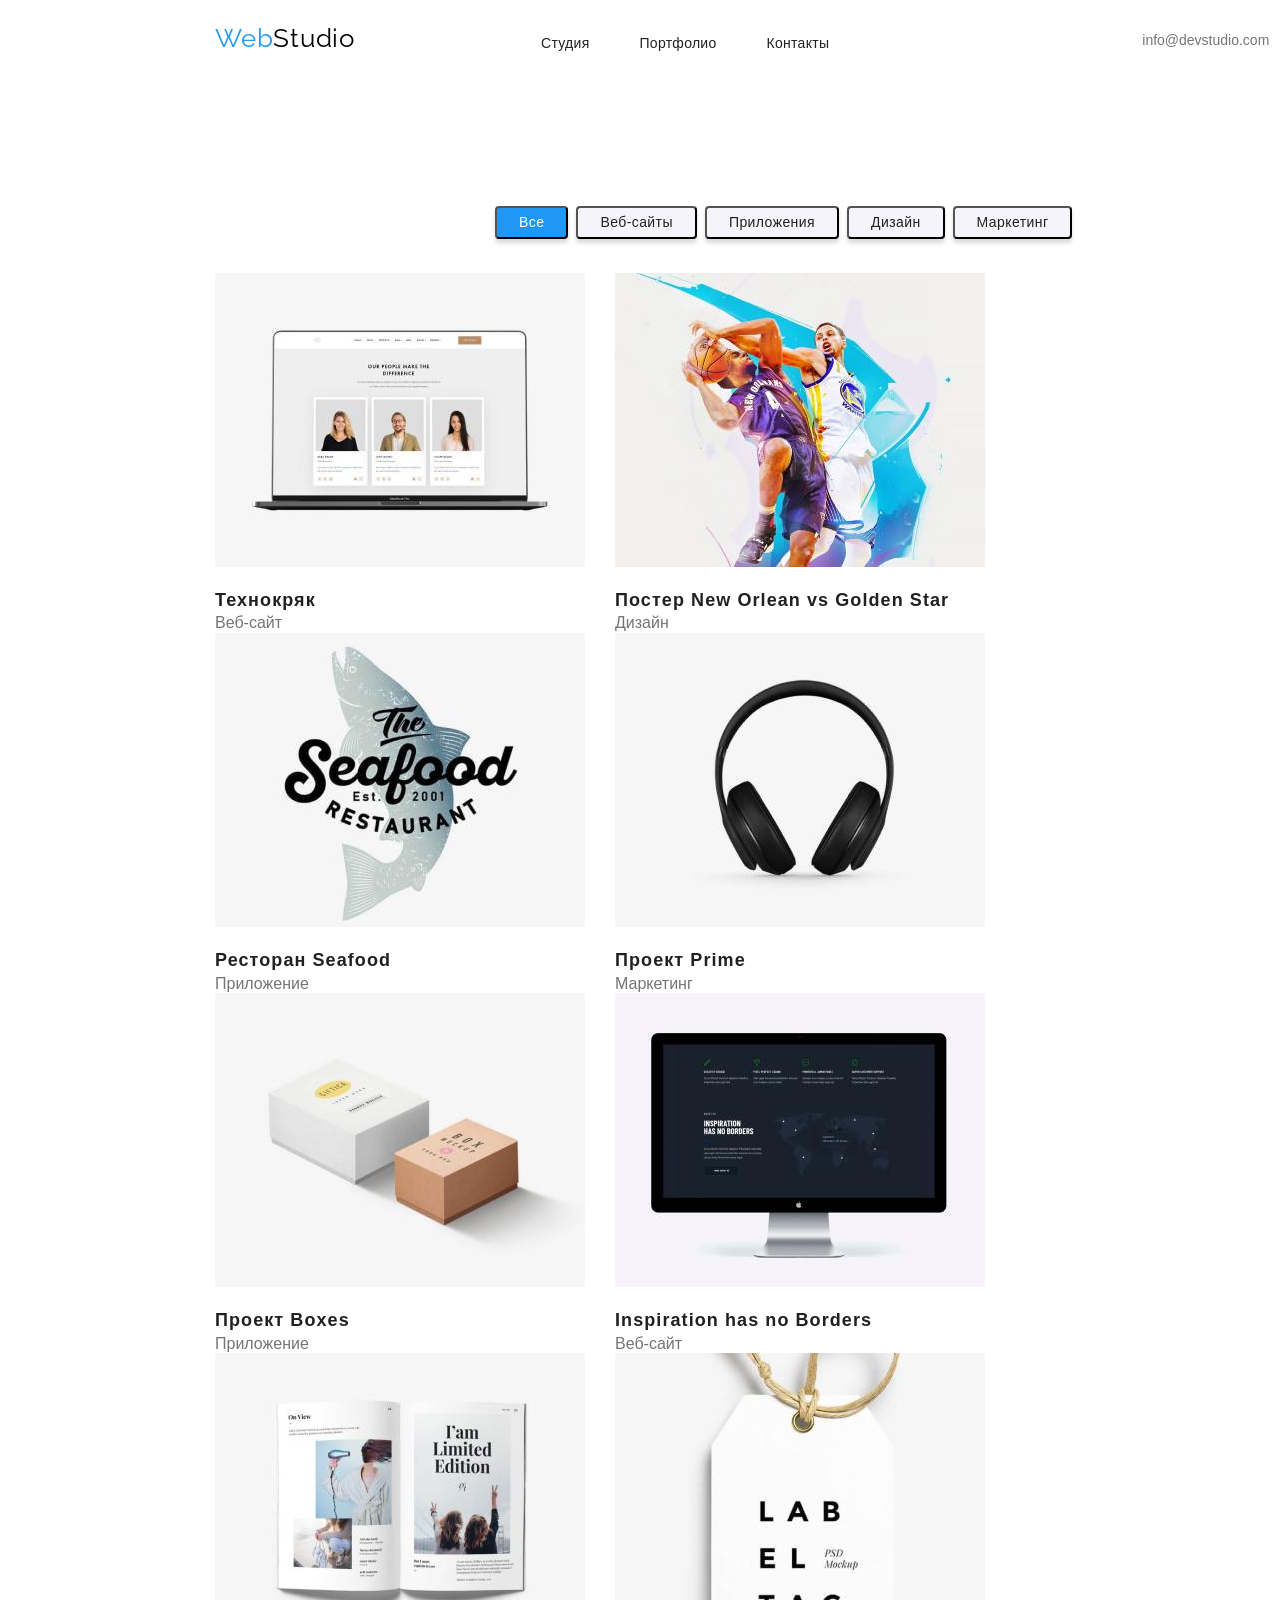
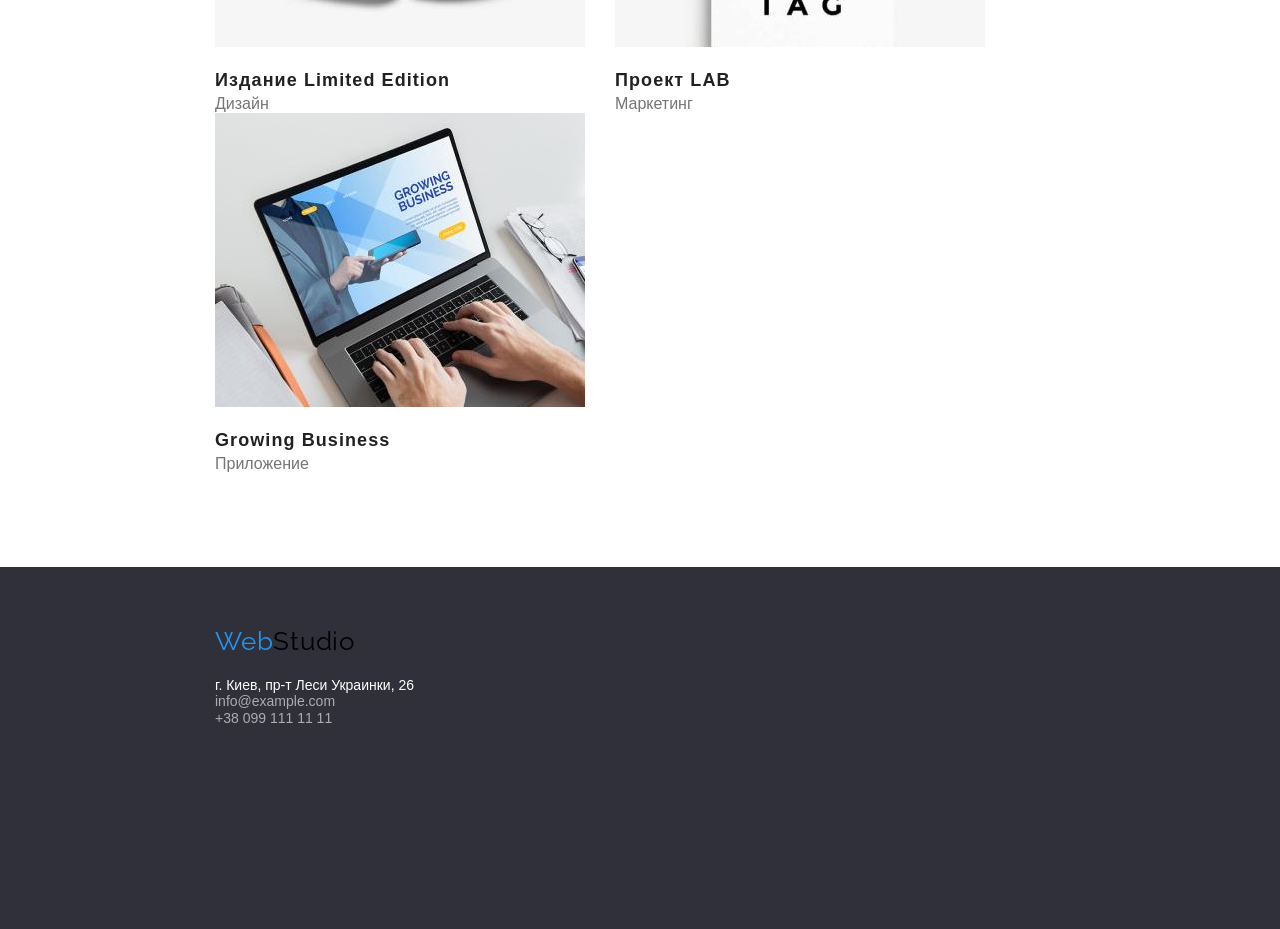
==== portfolio.html @ 13617ab5 "последние правки" ====
<!DOCTYPE html>
<html lang="ru">
  <head>
    <meta charset="UTF-8" />
    <meta http-equiv="X-UA-Compatible" content="IE=edge" />
    <meta name="viewport" content="width=device-width, initial-scale=1.0" />
    <link
      href="https://fonts.googleapis.com/css2?family=Raleway:wght@700&display=swap"
      rel="stylesheet"
    />
    <title>Портфолио</title>
    <link rel="stylesheet" href="./css/normalize.css" />
    <link rel="stylesheet" href="./css/styles.css" />
  </head>
  <body>
    <header class="header">
      <a href="#" class="logo">Web<span>Studio</span></a>
      <nav class="nav">
        <ul class="menu">
          <li class="menu-item">
            <a href="./index.html">Студия</a>
          </li>
          <li class="menu-item">
            <a href="#">Портфолио</a>
          </li>
          <li class="menu-item">
            <a href="#">Контакты</a>
          </li>
        </ul>
      </nav>
      <ul class="contacts">
        <li class="e-mail">
          <a href="#">info@devstudio.com</a>
        </li>
        <li class="tel">
          <a href="#">+38 096 111 11 11</a>
        </li>
      </ul>
    </header>
    <main>
      <h1 hidden>Our projects</h1>
      <section class="filter">
        <ul class="menu-btn">
          <li class="btn-item">
            <button type="button" class="btn current">Все</button>
          </li>
          <li class="btn-item">
            <button type="button" class="btn">Веб-сайты</button>
          </li>
          <li class="btn-item">
            <button type="button" class="btn">Приложения</button>
          </li>
          <li class="btn-item">
            <button type="button" class="btn">Дизайн</button>
          </li>
          <li class="btn-item">
            <button type="button" class="btn">Маркетинг</button>
          </li>
        </ul>
      </section>
      <section class="project">
        <ul class="our-project">
          <li class="direction">
            <img src="./img/img.jpg" alt="Технокряк" />
            <h4 class="name-block">Технокряк</h4>
            <p>Веб-сайт</p>
          </li>
          <li class="direction">
            <img
              src="./img/img-1.jpg"
              width="370"
              height="294"
              alt="Постер New Orlean vs Golden Star"
            />
            <h4 class="name-block">Постер New Orlean vs Golden Star</h4>
            <p>Дизайн</p>
          </li>
          <li class="direction">
            <img
              src="./img/img-2.jpg"
              width="370"
              height="294"
              alt="Ресторан Seafood"
            />
            <h4 class="name-block">Ресторан Seafood</h4>
            <p>Приложение</p>
          </li>
          <li class="direction">
            <img
              src="./img/img-3.jpg"
              width="370"
              height="294"
              alt="Проект Prime"
            />
            <h4 class="name-block">Проект Prime</h4>
            <p>Маркетинг</p>
          </li>
          <li class="direction">
            <img
              src="./img/img-4.jpg"
              width="370"
              height="294"
              alt="Проект Boxes"
            />
            <h4 class="name-block">Проект Boxes</h4>
            <p>Приложение</p>
          </li>
          <li class="direction">
            <img
              src="./img/img-5.jpg"
              width="370"
              height="294"
              alt="Inspiration has no Borders"
            />
            <h4 class="name-block">Inspiration has no Borders</h4>
            <p>Веб-сайт</p>
          </li>
          <li class="direction">
            <img
              src="./img/img-6.jpg"
              width="370"
              height="294"
              alt="Издание Limited Edition"
            />
            <h4 class="name-block">Издание Limited Edition</h4>
            <p>Дизайн</p>
          </li>
          <li class="direction">
            <img
              src="./img/img-7.jpg"
              width="370"
              height="294"
              alt="Проект LAB"
            />
            <h4 class="name-block">Проект LAB</h4>
            <p>Маркетинг</p>
          </li>
          <li class="direction">
            <img
              src="./img/img-8.jpg"
              width="370"
              height="294"
              alt="Growing Business"
            />
            <h4 class="name-block">Growing Business</h4>
            <p>Приложение</p>
          </li>
        </ul>
      </section>
    </main>
    <footer class="footer">
      <a href="#" class="logo">Web<span>Studio</span></a>
      <address class="our-contacts">
        <ul>
          <li>
            <a href="#" class="address">г. Киев, пр-т Леси Украинки, 26</a>
          </li>
          <li>
            <a href="#" class="e-mail">info@example.com</a>
          </li>
          <li>
            <a href="#" class="phone">+38 099 111 11 11</a>
          </li>
        </ul>
      </address>
    </footer>
  </body>
</html>
---- css/styles.css ----
:root {
    --primary-text-color: #212121;
    --title-text-color: #ffff;
    --accent-text-color: #2196F3;
    --header-text-color: #757575;
    --logo-text-color: black;
    --contact-text-color: rgba(255, 255, 255, 0.6);
}


* {
    margin: 0;
    padding: 0;
}

body {
    font-family: "Roboto", sans-serif;
    font-size: 14px;
    text-align: center;

}

h2, 
h3 {
    color: var(--primary-text-color);   
}

h2 {
    font-size: 36px;
    color:var(--primary-text-color);
}
h3 {
    font-family: Roboto;
    font-style: normal;
    font-weight: 900;
    line-height: 1,14;
    letter-spacing: 0.03em;
}

ul {
    list-style: none;
}

.header {
    color: var(--primary-text-color);
    display: flex;
}


p {
    color: var(--header-text-color);
}

/* -------------------------------header---------------------------------------- */

.logo {
    font-family: 'Raleway', sans-serif;
    font-weight: 900px;
    color: var(--accent-text-color);
    text-decoration: none;
    font-style: normal;
    font-size: 26px;
    letter-spacing: 0.03em;
    font-style: 1.2em;
    padding-left: 215px;
    padding-top: 24px;
    padding-bottom: 25px;
}

span {
    color: var(--logo-text-color);
}


.nav {
    cursor: pointer;   
    /* text-align: center; */
    padding-left: 93px;
    display: inline-block;
}
.menu {
    /* text-align: center; */
    display: flex;
    margin-left: 93px;
    margin-right: 313px;
}
.menu-item {
    margin-right: 50px;
    margin-top: 32px;
}

.menu-item:last-child{
    margin-right: 0;
}

.menu a {
    color: var(--primary-text-color);
    font-weight: 500;
    text-align: right;
    height: 16px;
    text-decoration: none;
    font-style: normal;
    line-height: 1.63;
    letter-spacing: 0.02em;
}

.menu a:hover,
.menu a:active,
.menu a:focus {
    color: var(--accent-text-color);
}

.contacts {
    display: flex;
    /* text-align: right;
    padding-right: 313px; */

}

.contacts li{
    margin-top: 32px;
    margin-right: 50px;
}

.contacts a {
    text-decoration: none;
    color: var(--header-text-color);
}

.contacts a:hover,
.contacts a:active,
.contacts a:focus {
    color: var(--accent-text-color);
}

/* -----------------------------------filter ------------------------------------- */

.menu-btn {
    display: flex;
    padding-left: 495px;
}

.menu-btn .btn-item:not(:last-child) {
    margin-right: 8px;
}


.btn {
    background: #F5F4FA;
    color: var(--primary-text-color);
    letter-spacing: 0.03em;
    font-weight: 500;
    padding: 6px 22px;
    box-shadow: 0px 4px 4px rgba(0, 0, 0, 0.15);
    border-radius: 4px;
    text-align: center;
}

.btn:active,
.btn:hover,
.btn:focus {
    color: var(--title-text-color);
    background: #2196F3;
}

.menu-btn .btn.current {
    color: var(--title-text-color);
    background: #2196F3;
}

/* -------------------------------Peculiarities------------------------------------- */
.filter {
    padding-top: 94px;
}

.order {
    background: #2F303A;
    left: 0px;
    top: 80px;
    text-align: center;
    padding-bottom: 200px;
    padding-top: 200px;
}

h2 {
   font-weight: 900;
   letter-spacing: 0.06em;
   text-align: center;
   text-transform: uppercase;
   padding-bottom: 30px;
}

.business {
    color: var(--title-text-color);
    
}

.btn-business {
    font-family: Roboto, sans-serif;
    background-color: var(--accent-text-color) ;
    text-align: center;
    padding: 10px 32px;
    left: 700px;
    letter-spacing: 0.06em;
    font-weight: 900;
    font-size: 16px;
    line-height: 1,88;
    color: var(--title-text-color);
    box-shadow: 0px 4px 4px rgba(0, 0, 0, 0.15);
    border-radius: 4px;
} 


/*------------------------------------ about us ----------------------------------*/
.about-us {
    padding-top: 94px;
    padding-bottom: 94px;
}

.about {
    display: flex;
}

.team {
    background: #F5F4FA;
}

.text {
    font-style: normal;
    text-align-last: left;
}
.we-do {
    display: flex;
    text-align: center;
}

.we-do-prew {
    padding-top: 50px;
    padding-right: 30px;
    padding-bottom: 94px;
}

.we-do-prew:last-child {
    padding-right: 0;
}


/* ----------------------------------project--------------------------------------- */

.project {
    padding-bottom: 94px;
}

.our-project {
    padding-left: 215px;
    display: flex;
    padding-top: 34px;
    text-align: center;
    flex-wrap: wrap;
}

.our-project .direction:not(:last-child) {
    margin-right: 30px;
}

.name-block {
    font-size: 18px;
    font-weight: 700;
    letter-spacing: 0.06em;
    color: var(--primary-text-color);
    padding-top: 20px;
    padding-bottom: 4px;
}

.direction {
    text-align-last: left;
}

.direction p {
    color: var(--header-text-color);
    font-size: 16px;
}

/* ------------------------------------------team----------------------------------- */
.team {
    padding-bottom: 94px;
}
.our-team {
    padding-top: 50px;
}

.team-block {
    display: flex;
}

.employees {
    text-align: center;
    background-color: var(--title-text-color);
    margin-left: 30px;
}

.employees:last-child {
    margin-right: 0;
}

.employees-name {
    padding-top: 30px;
}

.employees p {
    padding-top: 10px;
    padding-bottom: 30px;
}

/* ----------------------------------------footer--------------------------------- */
.footer {
    background: #2F303A;
    text-align-last: left;
    padding-top: 60px;
}

.footer a {
    padding-top: 60px;
}

.our-contacts {
    display: flex;
    height: 252px;
    font-style: normal;
}

.our-contacts {
    text-decoration: none;
    color:var(--contact-text-color);
    padding-left: 215px;
    padding-top: 20px;
}

.address {
    color:var(--title-text-color);
    text-decoration: none;
}

.e-mail,
.phone {
    color: var(--contact-text-color);
    text-decoration: none;
}
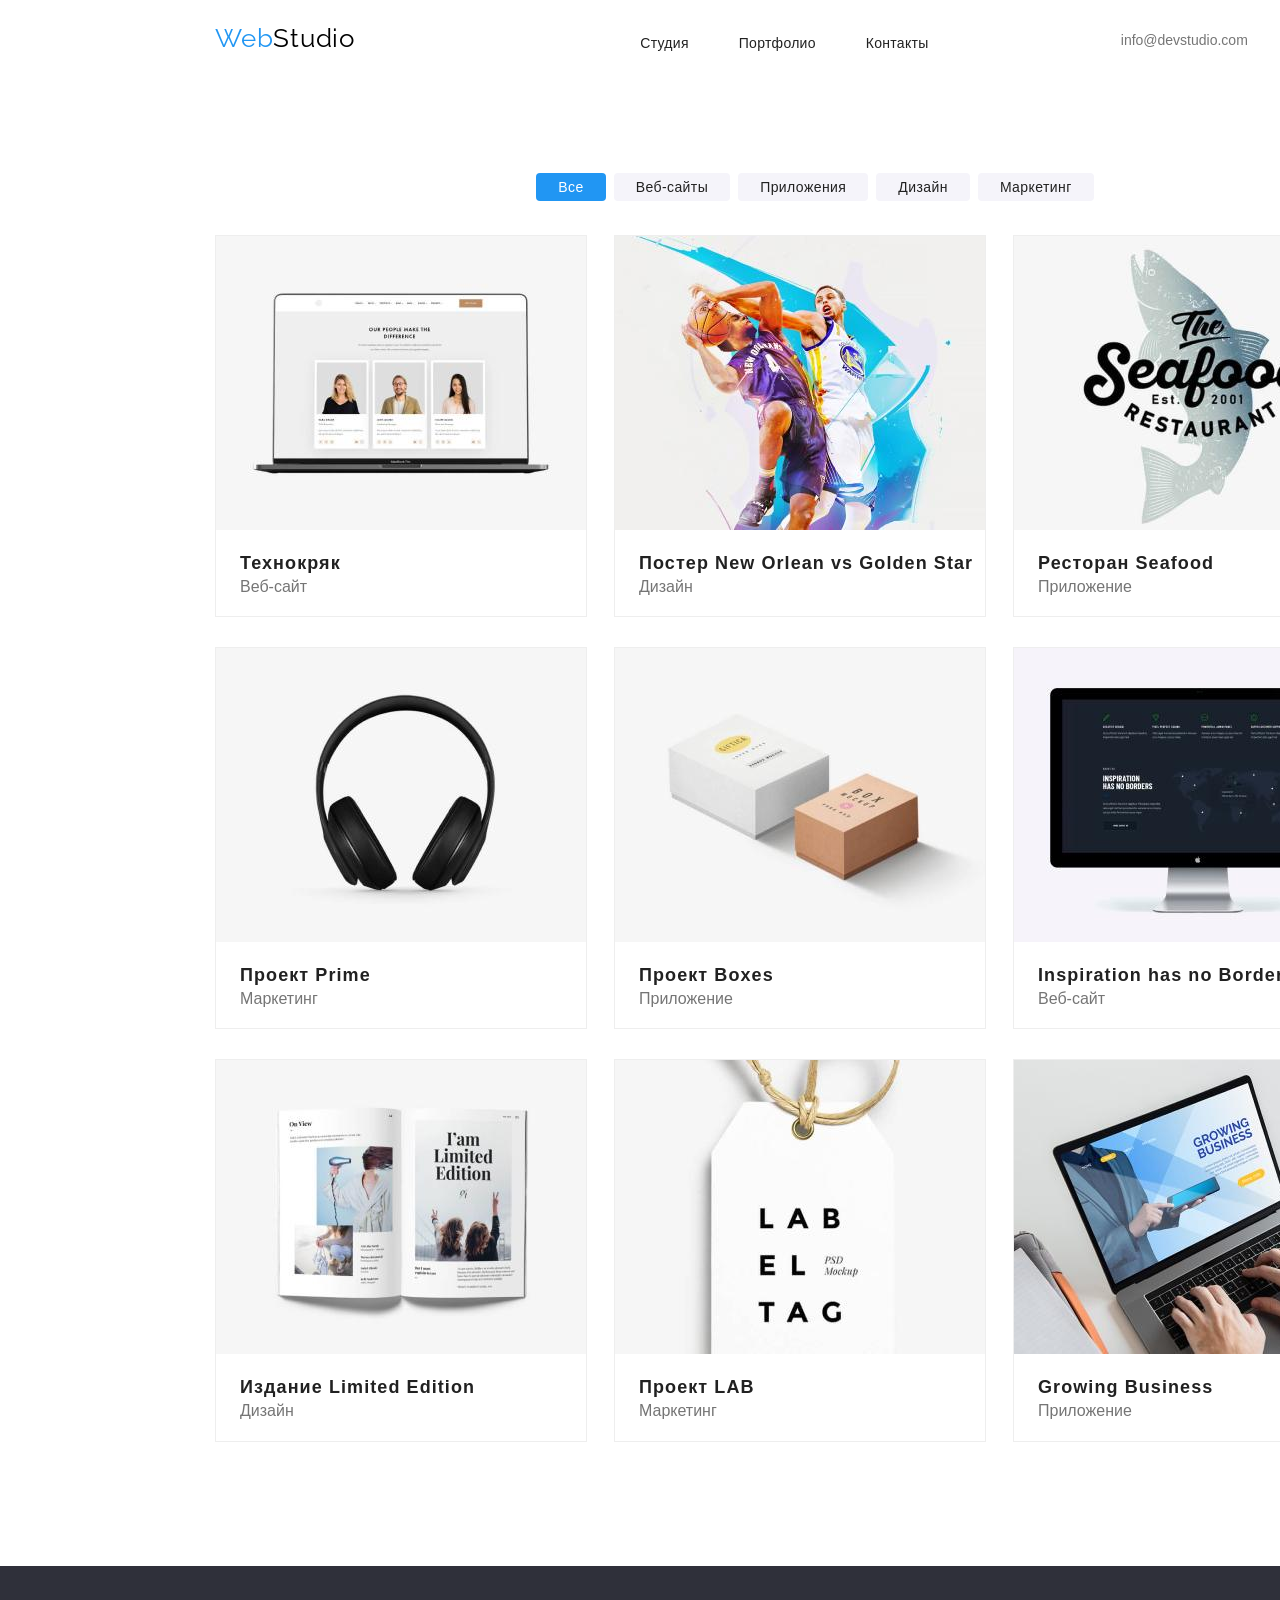
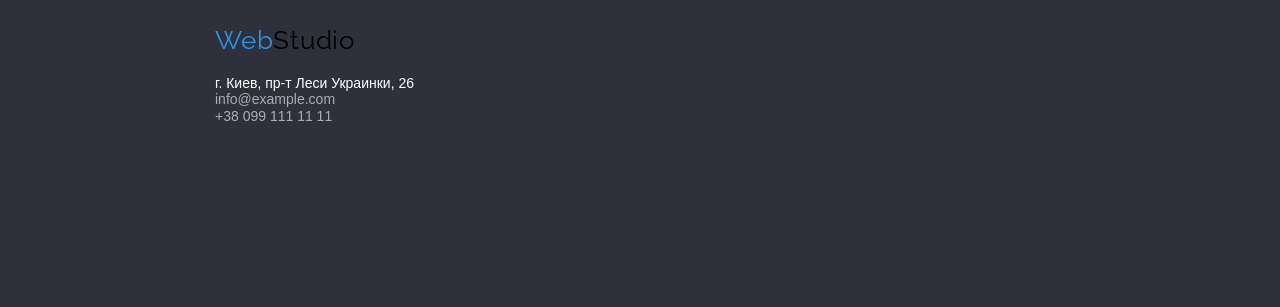
==== commit b7a94ee5: "23:04 181021" ====
--- a/portfolio.html
+++ b/portfolio.html
@@ -13,7 +13,9 @@
     <link rel="stylesheet" href="./css/styles.css" />
   </head>
   <body>
-    <header class="header">
+    <!-- ------------------ Лого + меню ---------------------------------------- -->
+
+    <header class="header container">
       <a href="#" class="logo">Web<span>Studio</span></a>
       <nav class="nav">
         <ul class="menu">
@@ -39,130 +41,139 @@
     </header>
     <main>
       <h1 hidden>Our projects</h1>
-      <section class="filter">
-        <ul class="menu-btn">
-          <li class="btn-item">
-            <button type="button" class="btn current">Все</button>
-          </li>
-          <li class="btn-item">
-            <button type="button" class="btn">Веб-сайты</button>
-          </li>
-          <li class="btn-item">
-            <button type="button" class="btn">Приложения</button>
-          </li>
-          <li class="btn-item">
-            <button type="button" class="btn">Дизайн</button>
-          </li>
-          <li class="btn-item">
-            <button type="button" class="btn">Маркетинг</button>
-          </li>
-        </ul>
-      </section>
-      <section class="project">
-        <ul class="our-project">
-          <li class="direction">
-            <img src="./img/img.jpg" alt="Технокряк" />
-            <h4 class="name-block">Технокряк</h4>
-            <p>Веб-сайт</p>
-          </li>
-          <li class="direction">
-            <img
-              src="./img/img-1.jpg"
-              width="370"
-              height="294"
-              alt="Постер New Orlean vs Golden Star"
-            />
-            <h4 class="name-block">Постер New Orlean vs Golden Star</h4>
-            <p>Дизайн</p>
-          </li>
-          <li class="direction">
-            <img
-              src="./img/img-2.jpg"
-              width="370"
-              height="294"
-              alt="Ресторан Seafood"
-            />
-            <h4 class="name-block">Ресторан Seafood</h4>
-            <p>Приложение</p>
-          </li>
-          <li class="direction">
-            <img
-              src="./img/img-3.jpg"
-              width="370"
-              height="294"
-              alt="Проект Prime"
-            />
-            <h4 class="name-block">Проект Prime</h4>
-            <p>Маркетинг</p>
-          </li>
-          <li class="direction">
-            <img
-              src="./img/img-4.jpg"
-              width="370"
-              height="294"
-              alt="Проект Boxes"
-            />
-            <h4 class="name-block">Проект Boxes</h4>
-            <p>Приложение</p>
-          </li>
-          <li class="direction">
-            <img
-              src="./img/img-5.jpg"
-              width="370"
-              height="294"
-              alt="Inspiration has no Borders"
-            />
-            <h4 class="name-block">Inspiration has no Borders</h4>
-            <p>Веб-сайт</p>
-          </li>
-          <li class="direction">
-            <img
-              src="./img/img-6.jpg"
-              width="370"
-              height="294"
-              alt="Издание Limited Edition"
-            />
-            <h4 class="name-block">Издание Limited Edition</h4>
-            <p>Дизайн</p>
-          </li>
-          <li class="direction">
-            <img
-              src="./img/img-7.jpg"
-              width="370"
-              height="294"
-              alt="Проект LAB"
-            />
-            <h4 class="name-block">Проект LAB</h4>
-            <p>Маркетинг</p>
-          </li>
-          <li class="direction">
-            <img
-              src="./img/img-8.jpg"
-              width="370"
-              height="294"
-              alt="Growing Business"
-            />
-            <h4 class="name-block">Growing Business</h4>
-            <p>Приложение</p>
-          </li>
-        </ul>
+
+      <!-- --------------------------- Фильтр ------------------------- -->
+      <section class="sectoin">
+        <div class="container">
+          <ul class="menu-btn">
+            <li class="btn-item">
+              <button type="button" class="btn current">Все</button>
+            </li>
+            <li class="btn-item">
+              <button type="button" class="btn">Веб-сайты</button>
+            </li>
+            <li class="btn-item">
+              <button type="button" class="btn">Приложения</button>
+            </li>
+            <li class="btn-item">
+              <button type="button" class="btn">Дизайн</button>
+            </li>
+            <li class="btn-item">
+              <button type="button" class="btn">Маркетинг</button>
+            </li>
+          </ul>
+
+          <!-- --------------------------------- Проекты --------------------------------- -->
+          <div class="all-our-project">
+            <ul class="our-project">
+              <li class="direction">
+                <img src="./img/img.jpg" alt="Технокряк" />
+                <h4 class="name-block">Технокряк</h4>
+                <p>Веб-сайт</p>
+              </li>
+              <li class="direction">
+                <img
+                  src="./img/img-1.jpg"
+                  width="370"
+                  height="294"
+                  alt="Постер New Orlean vs Golden Star"
+                />
+                <h4 class="name-block">Постер New Orlean vs Golden Star</h4>
+                <p>Дизайн</p>
+              </li>
+              <li class="direction">
+                <img
+                  src="./img/img-2.jpg"
+                  width="370"
+                  height="294"
+                  alt="Ресторан Seafood"
+                />
+                <h4 class="name-block">Ресторан Seafood</h4>
+                <p>Приложение</p>
+              </li>
+              <li class="direction">
+                <img
+                  src="./img/img-3.jpg"
+                  width="370"
+                  height="294"
+                  alt="Проект Prime"
+                />
+                <h4 class="name-block">Проект Prime</h4>
+                <p>Маркетинг</p>
+              </li>
+              <li class="direction">
+                <img
+                  src="./img/img-4.jpg"
+                  width="370"
+                  height="294"
+                  alt="Проект Boxes"
+                />
+                <h4 class="name-block">Проект Boxes</h4>
+                <p>Приложение</p>
+              </li>
+              <li class="direction">
+                <img
+                  src="./img/img-5.jpg"
+                  width="370"
+                  height="294"
+                  alt="Inspiration has no Borders"
+                />
+                <h4 class="name-block">Inspiration has no Borders</h4>
+                <p>Веб-сайт</p>
+              </li>
+              <li class="direction">
+                <img
+                  src="./img/img-6.jpg"
+                  width="370"
+                  height="294"
+                  alt="Издание Limited Edition"
+                />
+                <h4 class="name-block">Издание Limited Edition</h4>
+                <p>Дизайн</p>
+              </li>
+              <li class="direction">
+                <img
+                  src="./img/img-7.jpg"
+                  width="370"
+                  height="294"
+                  alt="Проект LAB"
+                />
+                <h4 class="name-block">Проект LAB</h4>
+                <p>Маркетинг</p>
+              </li>
+              <li class="direction">
+                <img
+                  src="./img/img-8.jpg"
+                  width="370"
+                  height="294"
+                  alt="Growing Business"
+                />
+                <h4 class="name-block">Growing Business</h4>
+                <p>Приложение</p>
+              </li>
+            </ul>
+          </div>
+        </div>
       </section>
     </main>
+    <!-- -------------------------------------- нижнее меню ----------------------------- -->
     <footer class="footer">
-      <a href="#" class="logo">Web<span>Studio</span></a>
-      <address class="our-contacts">
-        <ul>
-          <li>
-            <a href="#" class="address">г. Киев, пр-т Леси Украинки, 26</a>
-          </li>
-          <li>
-            <a href="#" class="e-mail">info@example.com</a>
-          </li>
-          <li>
-            <a href="#" class="phone">+38 099 111 11 11</a>
-          </li>
-        </ul>
-      </address>
+      <div class="container">
+        <a href="#" class="logo">Web<span>Studio</span></a>
+        <address class="our-contacts">
+          <ul>
+            <li>
+              <a href="#" class="address">г. Киев, пр-т Леси Украинки, 26</a>
+            </li>
+            <li>
+              <a href="#" class="e-mail">info@example.com</a>
+            </li>
+            <li>
+              <a href="#" class="phone">+38 099 111 11 11</a>
+            </li>
+          </ul>
+        </address>
+      </div>
     </footer>
   </body>
 </html>
--- a/css/styles.css
+++ b/css/styles.css
@@ -5,8 +5,14 @@
     --header-text-color: #757575;
     --logo-text-color: black;
     --contact-text-color: rgba(255, 255, 255, 0.6);
-}
-
+    --backgriund-color: #F5F4FA;
+    --border-button-color: rgba(0, 0, 0, 0.15);
+}
+*,
+*::before,
+*::after {
+    box-sizing: border-box;
+}
 
 * {
     margin: 0;
@@ -17,7 +23,6 @@
     font-family: "Roboto", sans-serif;
     font-size: 14px;
     text-align: center;
-
 }
 
 h2, 
@@ -44,14 +49,27 @@
 .header {
     color: var(--primary-text-color);
     display: flex;
-}
-
+    width: 1200px;
+}
 
 p {
     color: var(--header-text-color);
 }
+.container {
+    width: 1200px;
+    margin-left: 215px;
+}
+
+.section {
+    padding-bottom: 94px;
+    padding-top: 94px;
+}
 
 /* -------------------------------header---------------------------------------- */
+.header {
+    text-align: center;
+    justify-content: space-between;
+}
 
 .logo {
     font-family: 'Raleway', sans-serif;
@@ -62,7 +80,6 @@
     font-size: 26px;
     letter-spacing: 0.03em;
     font-style: 1.2em;
-    padding-left: 215px;
     padding-top: 24px;
     padding-bottom: 25px;
 }
@@ -71,19 +88,16 @@
     color: var(--logo-text-color);
 }
 
-
 .nav {
     cursor: pointer;   
-    /* text-align: center; */
     padding-left: 93px;
     display: inline-block;
 }
+
 .menu {
-    /* text-align: center; */
-    display: flex;
-    margin-left: 93px;
-    margin-right: 313px;
-}
+    display: flex;
+}
+
 .menu-item {
     margin-right: 50px;
     margin-top: 32px;
@@ -112,14 +126,16 @@
 
 .contacts {
     display: flex;
-    /* text-align: right;
-    padding-right: 313px; */
-
+    justify-content: right;
+}
+
+.tel {
+    margin-left: 50px;
 }
 
 .contacts li{
     margin-top: 32px;
-    margin-right: 50px;
+    /* margin-right: 50px; */
 }
 
 .contacts a {
@@ -137,7 +153,8 @@
 
 .menu-btn {
     display: flex;
-    padding-left: 495px;
+    margin-bottom: 34px;
+    justify-content: center;
 }
 
 .menu-btn .btn-item:not(:last-child) {
@@ -151,9 +168,9 @@
     letter-spacing: 0.03em;
     font-weight: 500;
     padding: 6px 22px;
-    box-shadow: 0px 4px 4px rgba(0, 0, 0, 0.15);
     border-radius: 4px;
     text-align: center;
+    border: 0;
 }
 
 .btn:active,
@@ -161,38 +178,52 @@
 .btn:focus {
     color: var(--title-text-color);
     background: #2196F3;
+    box-shadow: 0px 3px 1px rgba(0, 0, 0, 0.1),
+    0px 1px 2px rgba(0, 0, 0, 0.08),
+    0px 2px 2px rgba(0, 0, 0, 0.12);
+    border-radius: 4px;
 }
 
 .menu-btn .btn.current {
     color: var(--title-text-color);
     background: #2196F3;
-}
-
+
+
+}
+.sectoin {
+    padding-top: 94px;
+    padding-bottom: 94px;
+}
 /* -------------------------------Peculiarities------------------------------------- */
-.filter {
-    padding-top: 94px;
-}
+
 
 .order {
     background: #2F303A;
-    left: 0px;
     top: 80px;
-    text-align: center;
     padding-bottom: 200px;
     padding-top: 200px;
-}
-
-h2 {
-   font-weight: 900;
-   letter-spacing: 0.06em;
-   text-align: center;
-   text-transform: uppercase;
-   padding-bottom: 30px;
+    margin: 0 auto;
+}
+
+.business {
+    font-weight: 900;
+    letter-spacing: 0.06em;
+    text-align: center;
+    text-transform: uppercase;
+    padding-bottom: 30px;
+}
+
+/* ----------------------------order--------------------- */
+
+
+.about-block {
+    margin-right: 20px;
+    text-align: left;
 }
 
 .business {
     color: var(--title-text-color);
-    
+    text-align: center;
 }
 
 .btn-business {
@@ -206,20 +237,25 @@
     font-size: 16px;
     line-height: 1,88;
     color: var(--title-text-color);
-    box-shadow: 0px 4px 4px rgba(0, 0, 0, 0.15);
     border-radius: 4px;
+    box-shadow: 0px 4px 4px var(--border-button-color);
 } 
 
+.text {
+    margin-top: 10px;
+}
+
+.about {
+    display: flex;
+}
+
 
 /*------------------------------------ about us ----------------------------------*/
-.about-us {
-    padding-top: 94px;
-    padding-bottom: 94px;
-}
-
-.about {
-    display: flex;
-}
+.prew {
+    display: inline-block;
+    text-align: center;
+}
+
 
 .team {
     background: #F5F4FA;
@@ -229,6 +265,7 @@
     font-style: normal;
     text-align-last: left;
 }
+
 .we-do {
     display: flex;
     text-align: center;
@@ -237,7 +274,6 @@
 .we-do-prew {
     padding-top: 50px;
     padding-right: 30px;
-    padding-bottom: 94px;
 }
 
 .we-do-prew:last-child {
@@ -247,20 +283,23 @@
 
 /* ----------------------------------project--------------------------------------- */
 
-.project {
-    padding-bottom: 94px;
-}
-
 .our-project {
-    padding-left: 215px;
-    display: flex;
-    padding-top: 34px;
-    text-align: center;
+    display: flex;
     flex-wrap: wrap;
-}
-
-.our-project .direction:not(:last-child) {
+    justify-content: space-between;
+}
+
+.our-project .direction:nth-child(3n+3) {
     margin-right: 30px;
+}
+
+ .direction {
+    text-align: left;
+    border: 1px solid #EEEEEE;
+    padding-bottom: 20px;
+    margin-bottom: 30px;
+    /* width: 370px; */
+
 }
 
 .name-block {
@@ -270,33 +309,41 @@
     color: var(--primary-text-color);
     padding-top: 20px;
     padding-bottom: 4px;
-}
-
-.direction {
-    text-align-last: left;
+    padding-left: 24px;
 }
 
 .direction p {
     color: var(--header-text-color);
     font-size: 16px;
-}
+    padding-left: 24px;
+} 
 
 /* ------------------------------------------team----------------------------------- */
+
 .team {
-    padding-bottom: 94px;
-}
+    /* display: inline-block;
+    text-align: center; */
+    background-color: var(--backgriund-color);
+
+}
+
 .our-team {
-    padding-top: 50px;
+    padding-bottom: 50px;
 }
 
 .team-block {
     display: flex;
+    flex-wrap: wrap;
+    justify-content: space-between;
 }
 
 .employees {
     text-align: center;
-    background-color: var(--title-text-color);
     margin-left: 30px;
+    box-shadow: 0px 1px 3px rgba(0, 0, 0, 0.12),
+    0px 1px 1px rgba(0, 0, 0, 0.14),
+    0px 2px 1px rgba(0, 0, 0, 0.2);
+    border-radius: 0px 0px 4px 4px;
 }
 
 .employees:last-child {
@@ -313,6 +360,7 @@
 }
 
 /* ----------------------------------------footer--------------------------------- */
+
 .footer {
     background: #2F303A;
     text-align-last: left;
@@ -332,7 +380,6 @@
 .our-contacts {
     text-decoration: none;
     color:var(--contact-text-color);
-    padding-left: 215px;
     padding-top: 20px;
 }
 
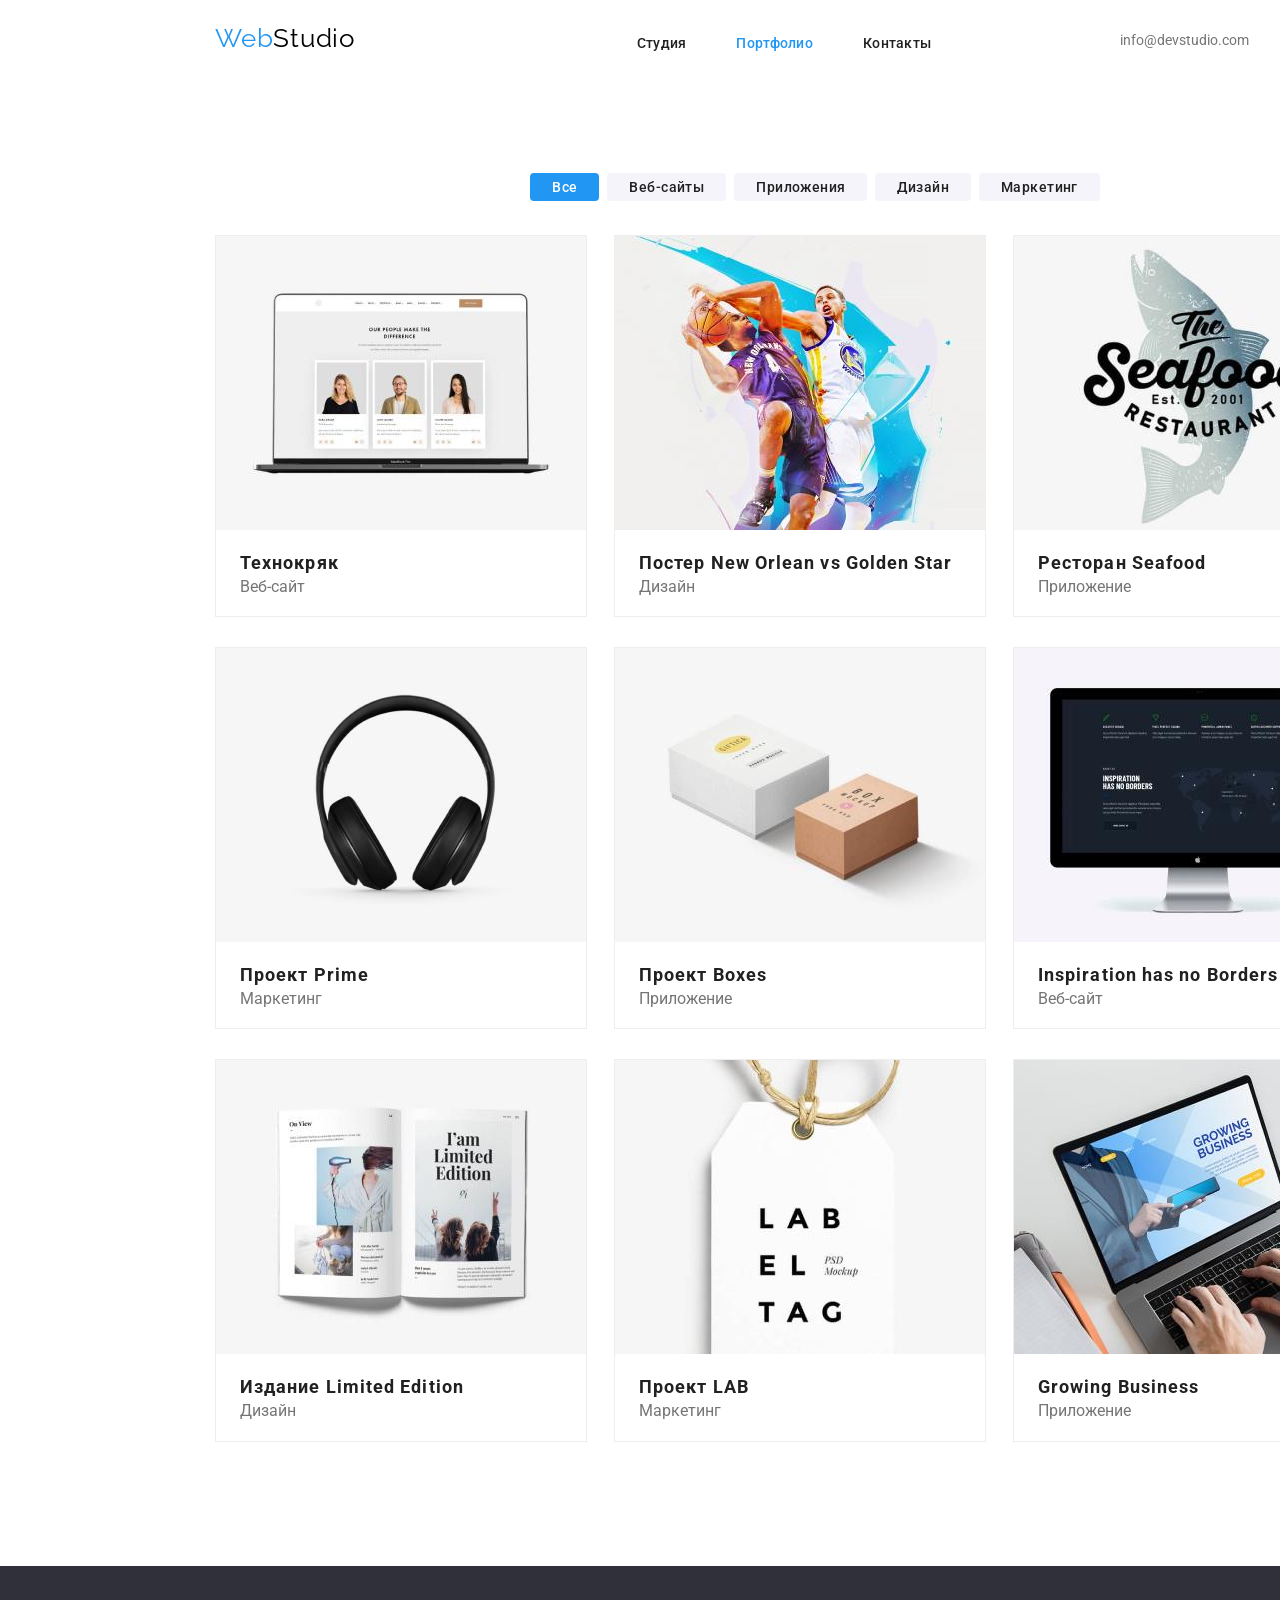
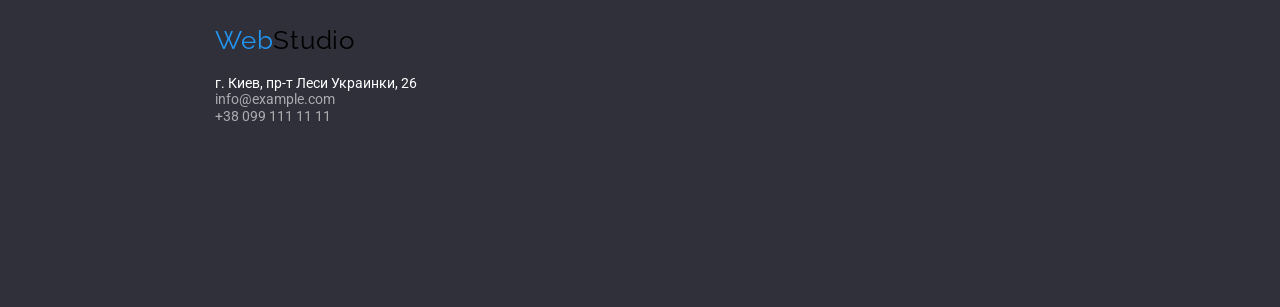
==== commit 4beaca24: "21:55" ====
--- a/portfolio.html
+++ b/portfolio.html
@@ -5,7 +5,7 @@
     <meta http-equiv="X-UA-Compatible" content="IE=edge" />
     <meta name="viewport" content="width=device-width, initial-scale=1.0" />
     <link
-      href="https://fonts.googleapis.com/css2?family=Raleway:wght@700&display=swap"
+      href="https://fonts.googleapis.com/css2?family=Raleway:wght@700&family=Roboto:wght@400;500;700;900&display=swap"
       rel="stylesheet"
     />
     <title>Портфолио</title>
@@ -23,7 +23,7 @@
             <a href="./index.html">Студия</a>
           </li>
           <li class="menu-item">
-            <a href="#">Портфолио</a>
+            <a class="current" href="#">Портфолио</a>
           </li>
           <li class="menu-item">
             <a href="#">Контакты</a>
--- a/css/styles.css
+++ b/css/styles.css
@@ -146,6 +146,10 @@
 .contacts a:hover,
 .contacts a:active,
 .contacts a:focus {
+    color: var(--accent-text-color);
+}
+
+.menu-item .current {
     color: var(--accent-text-color);
 }
 
@@ -251,12 +255,25 @@
 
 
 /*------------------------------------ about us ----------------------------------*/
-.prew {
-    display: inline-block;
-    text-align: center;
-}
-
-
+.title-we-do {
+    text-align: center;
+}
+
+.we-do {
+    display: flex;
+    justify-content: space-between;
+}
+
+.we-do-prew {
+    padding-top: 50px;
+    padding-left: 30px;
+}
+
+.we-do-prew:first-child {
+    padding-left: 0;
+}
+
+/* ------------------------------------Team------------------------- */
 .team {
     background: #F5F4FA;
 }
@@ -266,19 +283,6 @@
     text-align-last: left;
 }
 
-.we-do {
-    display: flex;
-    text-align: center;
-}
-
-.we-do-prew {
-    padding-top: 50px;
-    padding-right: 30px;
-}
-
-.we-do-prew:last-child {
-    padding-right: 0;
-}
 
 
 /* ----------------------------------project--------------------------------------- */
@@ -298,8 +302,6 @@
     border: 1px solid #EEEEEE;
     padding-bottom: 20px;
     margin-bottom: 30px;
-    /* width: 370px; */
-
 }
 
 .name-block {
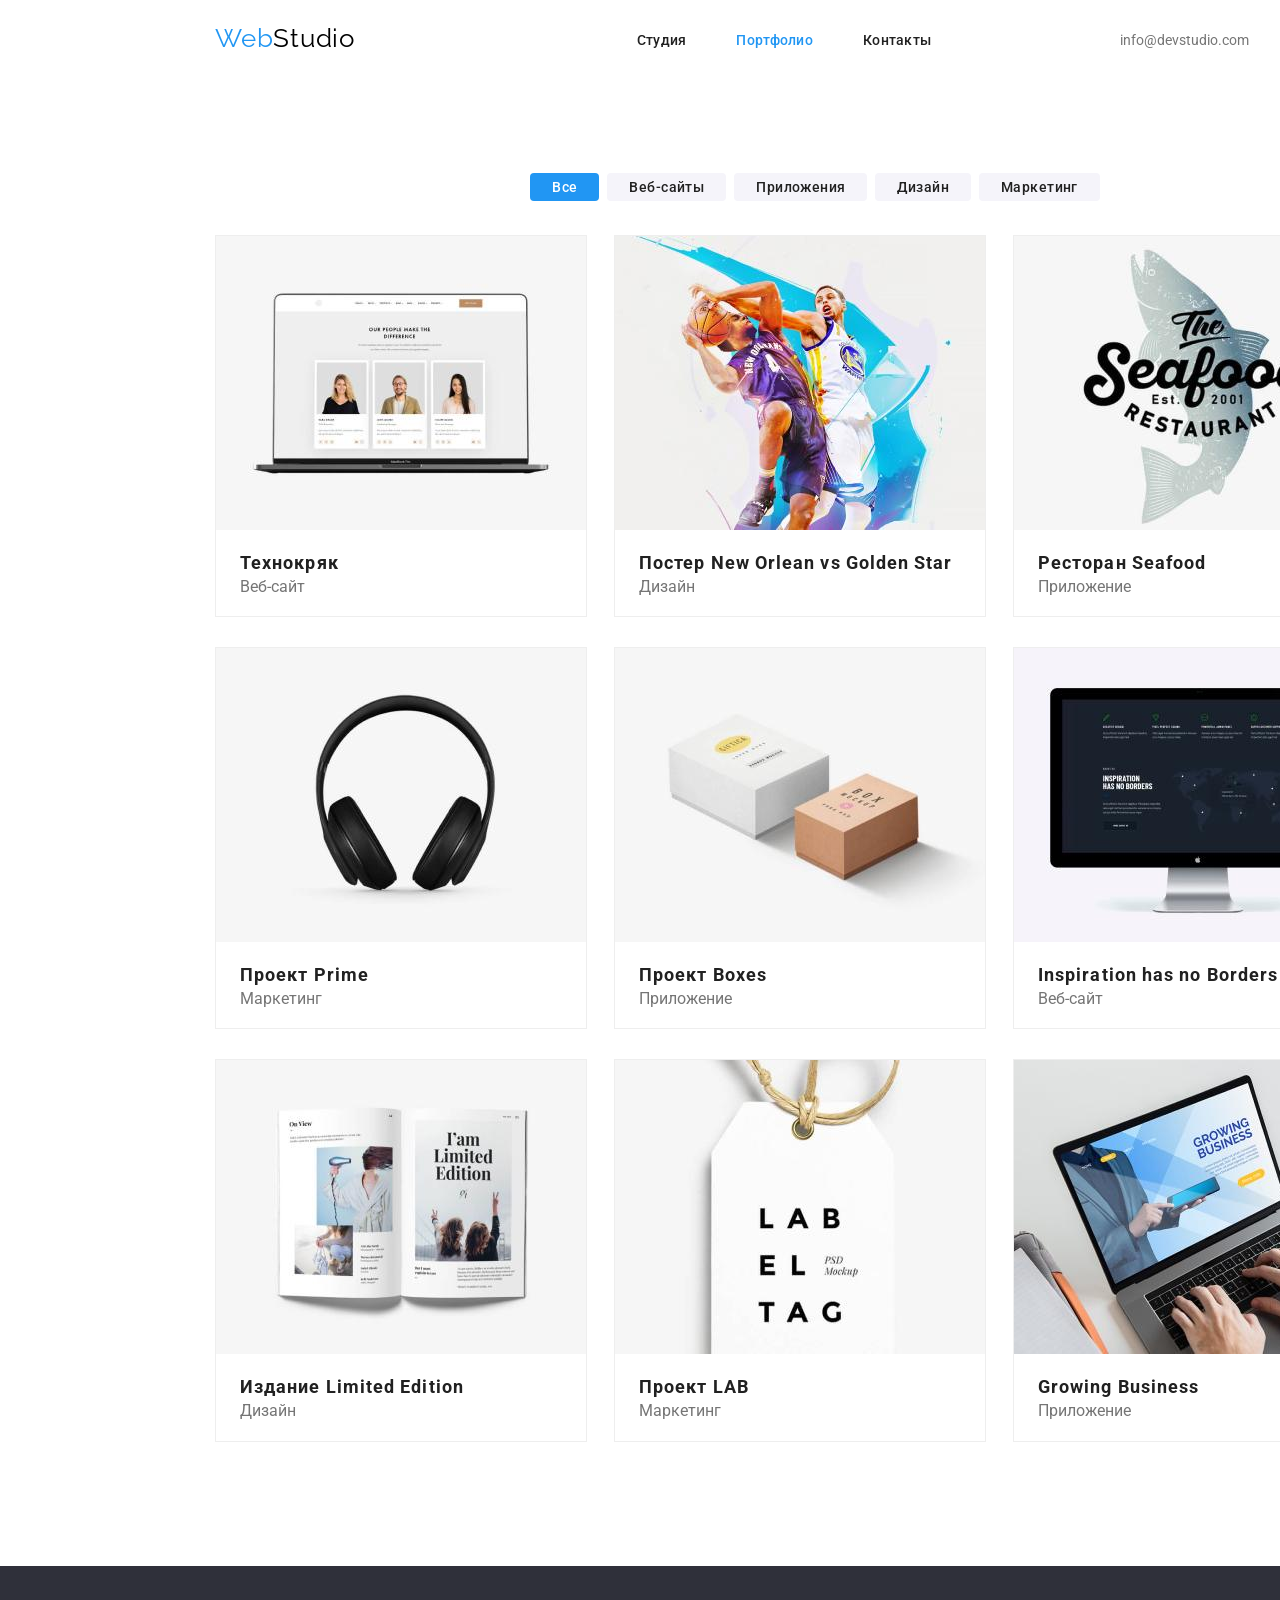
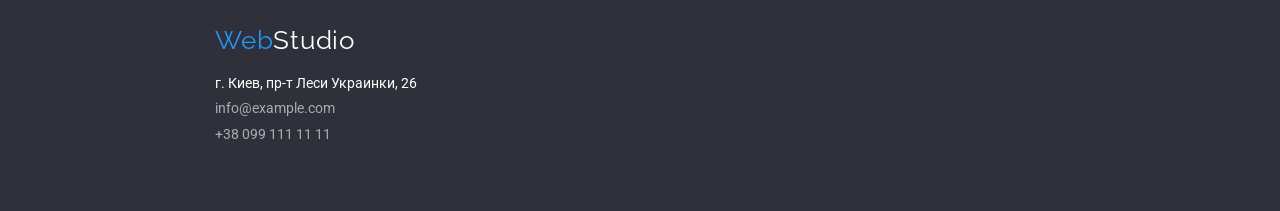
==== commit 8429ce15: "Update portfolio.html" ====
--- a/portfolio.html
+++ b/portfolio.html
@@ -159,9 +159,9 @@
     <!-- -------------------------------------- нижнее меню ----------------------------- -->
     <footer class="footer">
       <div class="container">
-        <a href="#" class="logo">Web<span>Studio</span></a>
+        <a href="#" class="logo">Web<span class="logo-footer">Studio</span></a>
         <address class="our-contacts">
-          <ul>
+          <ul class="our-contacts-block">
             <li>
               <a href="#" class="address">г. Киев, пр-т Леси Украинки, 26</a>
             </li>
@@ -169,7 +169,7 @@
               <a href="#" class="e-mail">info@example.com</a>
             </li>
             <li>
-              <a href="#" class="phone">+38 099 111 11 11</a>
+              <a href="#" class="tel">+38 099 111 11 11</a>
             </li>
           </ul>
         </address>
--- a/css/styles.css
+++ b/css/styles.css
@@ -1,11 +1,11 @@
 :root {
     --primary-text-color: #212121;
     --title-text-color: #ffff;
-    --accent-text-color: #2196F3;
+    --accent-text-color: #2196f3;
     --header-text-color: #757575;
     --logo-text-color: black;
     --contact-text-color: rgba(255, 255, 255, 0.6);
-    --backgriund-color: #F5F4FA;
+    --backgriund-color: #f5f4fa;
     --border-button-color: rgba(0, 0, 0, 0.15);
 }
 *,
@@ -25,20 +25,20 @@
     text-align: center;
 }
 
-h2, 
+h2,
 h3 {
-    color: var(--primary-text-color);   
+    color: var(--primary-text-color);
 }
 
 h2 {
-    font-size: 36px;
-    color:var(--primary-text-color);
-}
+    color: var(--primary-text-color);
+}
+
 h3 {
     font-family: Roboto;
     font-style: normal;
     font-weight: 900;
-    line-height: 1,14;
+    line-height: 1, 14;
     letter-spacing: 0.03em;
 }
 
@@ -72,7 +72,7 @@
 }
 
 .logo {
-    font-family: 'Raleway', sans-serif;
+    font-family: "Raleway", sans-serif;
     font-weight: 900px;
     color: var(--accent-text-color);
     text-decoration: none;
@@ -89,7 +89,7 @@
 }
 
 .nav {
-    cursor: pointer;   
+    cursor: pointer;
     padding-left: 93px;
     display: inline-block;
 }
@@ -103,7 +103,7 @@
     margin-top: 32px;
 }
 
-.menu-item:last-child{
+.menu-item:last-child {
     margin-right: 0;
 }
 
@@ -114,7 +114,8 @@
     height: 16px;
     text-decoration: none;
     font-style: normal;
-    line-height: 1.63;
+    font-size: 14px;
+    line-height: 16px;
     letter-spacing: 0.02em;
 }
 
@@ -129,13 +130,12 @@
     justify-content: right;
 }
 
-.tel {
-    margin-left: 50px;
-}
-
-.contacts li{
+.contacts li {
     margin-top: 32px;
-    /* margin-right: 50px; */
+}
+
+.contacts li:not(:last-child) {
+    margin-right: 50px;
 }
 
 .contacts a {
@@ -154,6 +154,9 @@
 }
 
 /* -----------------------------------filter ------------------------------------- */
+.container {
+    cursor: pointer;
+}
 
 .menu-btn {
     display: flex;
@@ -165,9 +168,8 @@
     margin-right: 8px;
 }
 
-
 .btn {
-    background: #F5F4FA;
+    background: #f5f4fa;
     color: var(--primary-text-color);
     letter-spacing: 0.03em;
     font-weight: 500;
@@ -181,18 +183,14 @@
 .btn:hover,
 .btn:focus {
     color: var(--title-text-color);
-    background: #2196F3;
-    box-shadow: 0px 3px 1px rgba(0, 0, 0, 0.1),
-    0px 1px 2px rgba(0, 0, 0, 0.08),
-    0px 2px 2px rgba(0, 0, 0, 0.12);
+    background: #2196f3;
+    box-shadow: 0px 3px 1px rgba(0, 0, 0, 0.1), 0px 1px 2px rgba(0, 0, 0, 0.08), 0px 2px 2px rgba(0, 0, 0, 0.12);
     border-radius: 4px;
 }
 
 .menu-btn .btn.current {
     color: var(--title-text-color);
-    background: #2196F3;
-
-
+    background: #2196f3;
 }
 .sectoin {
     padding-top: 94px;
@@ -200,9 +198,8 @@
 }
 /* -------------------------------Peculiarities------------------------------------- */
 
-
 .order {
-    background: #2F303A;
+    background: #2f303a;
     top: 80px;
     padding-bottom: 200px;
     padding-top: 200px;
@@ -215,48 +212,54 @@
     text-align: center;
     text-transform: uppercase;
     padding-bottom: 30px;
+    line-height: 60px;
+    font-size: 44px;
+    color: var(--title-text-color);
+    text-align: center;
 }
 
 /* ----------------------------order--------------------- */
-
 
 .about-block {
     margin-right: 20px;
     text-align: left;
 }
 
-.business {
-    color: var(--title-text-color);
-    text-align: center;
-}
-
 .btn-business {
     font-family: Roboto, sans-serif;
-    background-color: var(--accent-text-color) ;
+    background-color: var(--accent-text-color);
     text-align: center;
     padding: 10px 32px;
     left: 700px;
     letter-spacing: 0.06em;
     font-weight: 900;
     font-size: 16px;
-    line-height: 1,88;
+    line-height: 1, 88;
     color: var(--title-text-color);
     border-radius: 4px;
     box-shadow: 0px 4px 4px var(--border-button-color);
-} 
+    border: none;
+    cursor: pointer;
+}
 
 .text {
     margin-top: 10px;
+    line-height: 24px;
+    letter-spacing: 0.03em;
 }
 
 .about {
     display: flex;
 }
-
 
 /*------------------------------------ about us ----------------------------------*/
 .title-we-do {
-    text-align: center;
+    font-style: normal;
+    font-weight: bold;
+    font-size: 36px;
+    line-height: 42px;
+    text-align: center;
+    letter-spacing: 0.03em;
 }
 
 .we-do {
@@ -275,15 +278,13 @@
 
 /* ------------------------------------Team------------------------- */
 .team {
-    background: #F5F4FA;
+    background: #f5f4fa;
 }
 
 .text {
     font-style: normal;
     text-align-last: left;
 }
-
-
 
 /* ----------------------------------project--------------------------------------- */
 
@@ -293,13 +294,13 @@
     justify-content: space-between;
 }
 
-.our-project .direction:nth-child(3n+3) {
+.our-project .direction:nth-child(3n + 3) {
     margin-right: 30px;
 }
 
- .direction {
+.direction {
     text-align: left;
-    border: 1px solid #EEEEEE;
+    border: 1px solid #eeeeee;
     padding-bottom: 20px;
     margin-bottom: 30px;
 }
@@ -318,19 +319,22 @@
     color: var(--header-text-color);
     font-size: 16px;
     padding-left: 24px;
-} 
+}
 
 /* ------------------------------------------team----------------------------------- */
 
 .team {
-    /* display: inline-block;
-    text-align: center; */
     background-color: var(--backgriund-color);
-
 }
 
 .our-team {
     padding-bottom: 50px;
+    font-style: normal;
+    font-weight: bold;
+    font-size: 36px;
+    line-height: 42px;
+    text-align: center;
+    letter-spacing: 0.03em;
 }
 
 .team-block {
@@ -342,9 +346,7 @@
 .employees {
     text-align: center;
     margin-left: 30px;
-    box-shadow: 0px 1px 3px rgba(0, 0, 0, 0.12),
-    0px 1px 1px rgba(0, 0, 0, 0.14),
-    0px 2px 1px rgba(0, 0, 0, 0.2);
+    box-shadow: 0px 1px 3px rgba(0, 0, 0, 0.12), 0px 1px 1px rgba(0, 0, 0, 0.14), 0px 2px 1px rgba(0, 0, 0, 0.2);
     border-radius: 0px 0px 4px 4px;
 }
 
@@ -364,34 +366,39 @@
 /* ----------------------------------------footer--------------------------------- */
 
 .footer {
-    background: #2F303A;
+    background: #2f303a;
     text-align-last: left;
     padding-top: 60px;
-}
-
-.footer a {
-    padding-top: 60px;
+    padding-bottom: 60px;
 }
 
 .our-contacts {
-    display: flex;
-    height: 252px;
-    font-style: normal;
-}
-
-.our-contacts {
-    text-decoration: none;
-    color:var(--contact-text-color);
+    font-style: normal;
     padding-top: 20px;
 }
 
 .address {
-    color:var(--title-text-color);
-    text-decoration: none;
+    color: var(--title-text-color);
+    text-decoration: none;
+}
+
+.logo-footer {
+    color: var(--title-text-color);
+    text-decoration: none;
+}
+
+.our-contacts-block li {
+    padding-bottom: 9px;
 }
 
 .e-mail,
-.phone {
+.tel {
     color: var(--contact-text-color);
     text-decoration: none;
-}+}
+
+.our-contacts-link a:active,
+.our-contacts-link a:hover,
+.our-contacts-link a:focus {
+    color: var(--accent-text-color);
+}
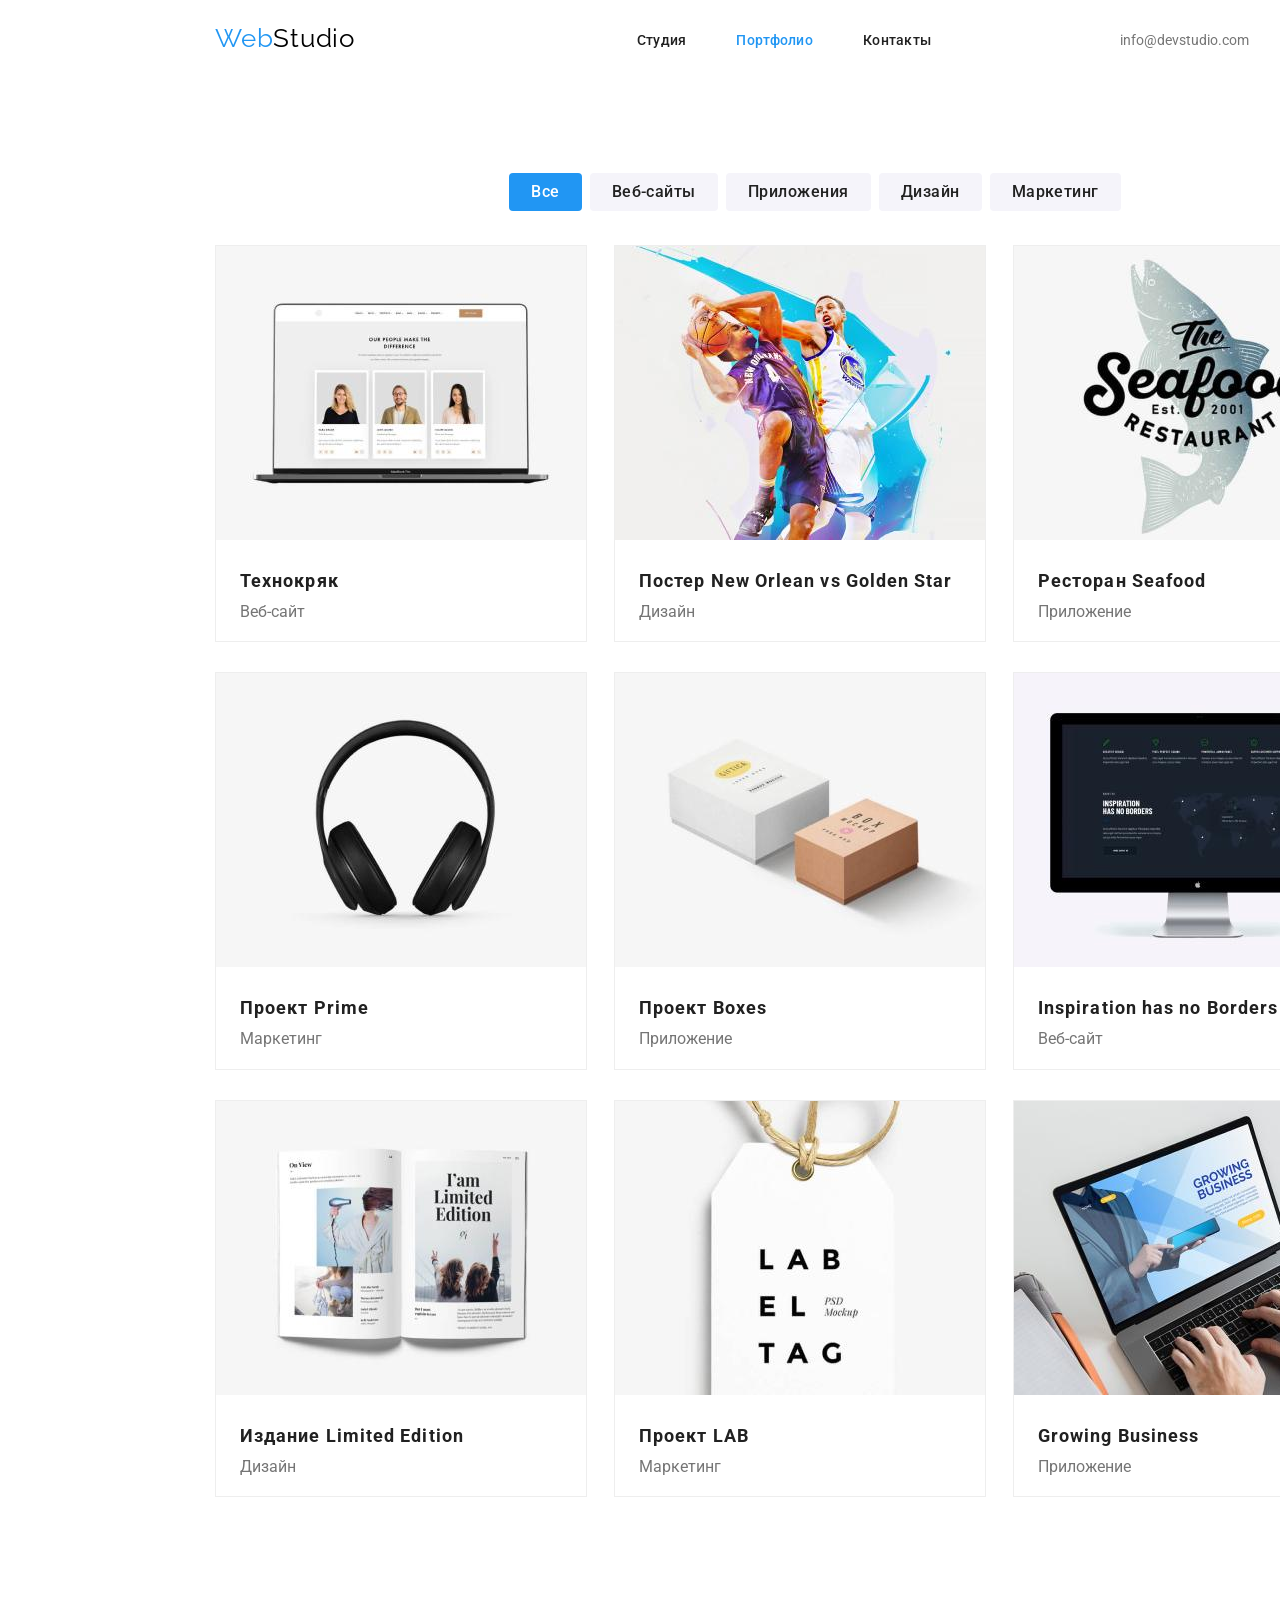
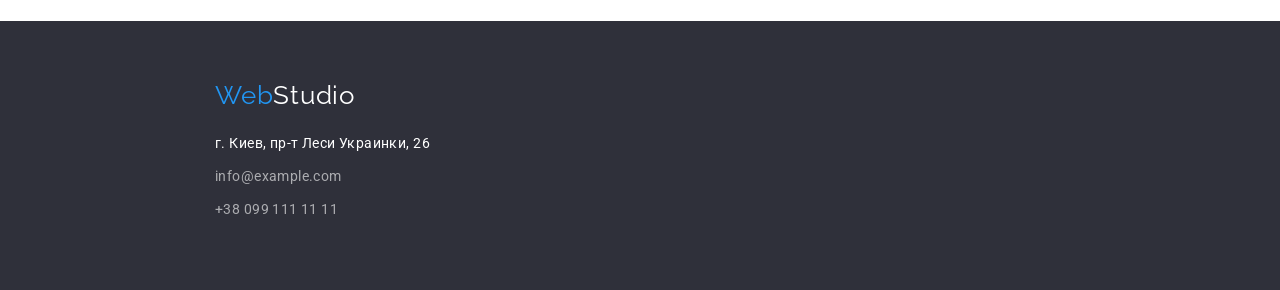
==== commit e5a6d74d: "21:07" ====
--- a/portfolio.html
+++ b/portfolio.html
@@ -40,11 +40,10 @@
       </ul>
     </header>
     <main>
-      <h1 hidden>Our projects</h1>
-
       <!-- --------------------------- Фильтр ------------------------- -->
       <section class="sectoin">
         <div class="container">
+          <h1 hidden>Our projects</h1>
           <ul class="menu-btn">
             <li class="btn-item">
               <button type="button" class="btn current">Все</button>
@@ -68,7 +67,7 @@
             <ul class="our-project">
               <li class="direction">
                 <img src="./img/img.jpg" alt="Технокряк" />
-                <h4 class="name-block">Технокряк</h4>
+                <h2 class="name-block">Технокряк</h2>
                 <p>Веб-сайт</p>
               </li>
               <li class="direction">
@@ -78,7 +77,7 @@
                   height="294"
                   alt="Постер New Orlean vs Golden Star"
                 />
-                <h4 class="name-block">Постер New Orlean vs Golden Star</h4>
+                <h2 class="name-block">Постер New Orlean vs Golden Star</h2>
                 <p>Дизайн</p>
               </li>
               <li class="direction">
@@ -88,7 +87,7 @@
                   height="294"
                   alt="Ресторан Seafood"
                 />
-                <h4 class="name-block">Ресторан Seafood</h4>
+                <h2 class="name-block">Ресторан Seafood</h2>
                 <p>Приложение</p>
               </li>
               <li class="direction">
@@ -98,7 +97,7 @@
                   height="294"
                   alt="Проект Prime"
                 />
-                <h4 class="name-block">Проект Prime</h4>
+                <h2 class="name-block">Проект Prime</h2>
                 <p>Маркетинг</p>
               </li>
               <li class="direction">
@@ -108,7 +107,7 @@
                   height="294"
                   alt="Проект Boxes"
                 />
-                <h4 class="name-block">Проект Boxes</h4>
+                <h2 class="name-block">Проект Boxes</h2>
                 <p>Приложение</p>
               </li>
               <li class="direction">
@@ -118,7 +117,7 @@
                   height="294"
                   alt="Inspiration has no Borders"
                 />
-                <h4 class="name-block">Inspiration has no Borders</h4>
+                <h2 class="name-block">Inspiration has no Borders</h2>
                 <p>Веб-сайт</p>
               </li>
               <li class="direction">
@@ -128,7 +127,7 @@
                   height="294"
                   alt="Издание Limited Edition"
                 />
-                <h4 class="name-block">Издание Limited Edition</h4>
+                <h2 class="name-block">Издание Limited Edition</h2>
                 <p>Дизайн</p>
               </li>
               <li class="direction">
@@ -138,7 +137,7 @@
                   height="294"
                   alt="Проект LAB"
                 />
-                <h4 class="name-block">Проект LAB</h4>
+                <h2 class="name-block">Проект LAB</h2>
                 <p>Маркетинг</p>
               </li>
               <li class="direction">
@@ -148,7 +147,7 @@
                   height="294"
                   alt="Growing Business"
                 />
-                <h4 class="name-block">Growing Business</h4>
+                <h2 class="name-block">Growing Business</h2>
                 <p>Приложение</p>
               </li>
             </ul>
--- a/css/styles.css
+++ b/css/styles.css
@@ -177,6 +177,8 @@
     border-radius: 4px;
     text-align: center;
     border: 0;
+    font-size: 16px;
+    line-height: 26px;
 }
 
 .btn:active,
@@ -225,6 +227,10 @@
     text-align: left;
 }
 
+.about-block h3 {
+    text-transform: uppercase;
+}
+
 .btn-business {
     font-family: Roboto, sans-serif;
     background-color: var(--accent-text-color);
@@ -246,6 +252,8 @@
     margin-top: 10px;
     line-height: 24px;
     letter-spacing: 0.03em;
+    font-weight: 400;
+    font-size: 14px;
 }
 
 .about {
@@ -260,6 +268,7 @@
     line-height: 42px;
     text-align: center;
     letter-spacing: 0.03em;
+    text-transform: none;
 }
 
 .we-do {
@@ -313,6 +322,7 @@
     padding-top: 20px;
     padding-bottom: 4px;
     padding-left: 24px;
+    line-height: 36px;
 }
 
 .direction p {
@@ -321,7 +331,7 @@
     padding-left: 24px;
 }
 
-/* ------------------------------------------team----------------------------------- */
+/* --------------------------------------Команда -------------------------------- */
 
 .team {
     background-color: var(--backgriund-color);
@@ -348,6 +358,7 @@
     margin-left: 30px;
     box-shadow: 0px 1px 3px rgba(0, 0, 0, 0.12), 0px 1px 1px rgba(0, 0, 0, 0.14), 0px 2px 1px rgba(0, 0, 0, 0.2);
     border-radius: 0px 0px 4px 4px;
+    background-color: var(--title-text-color);
 }
 
 .employees:last-child {
@@ -375,6 +386,10 @@
 .our-contacts {
     font-style: normal;
     padding-top: 20px;
+    font-weight: 400;
+    font-size: 14px;
+    line-height: 24px;
+    letter-spacing: 0.03em;
 }
 
 .address {
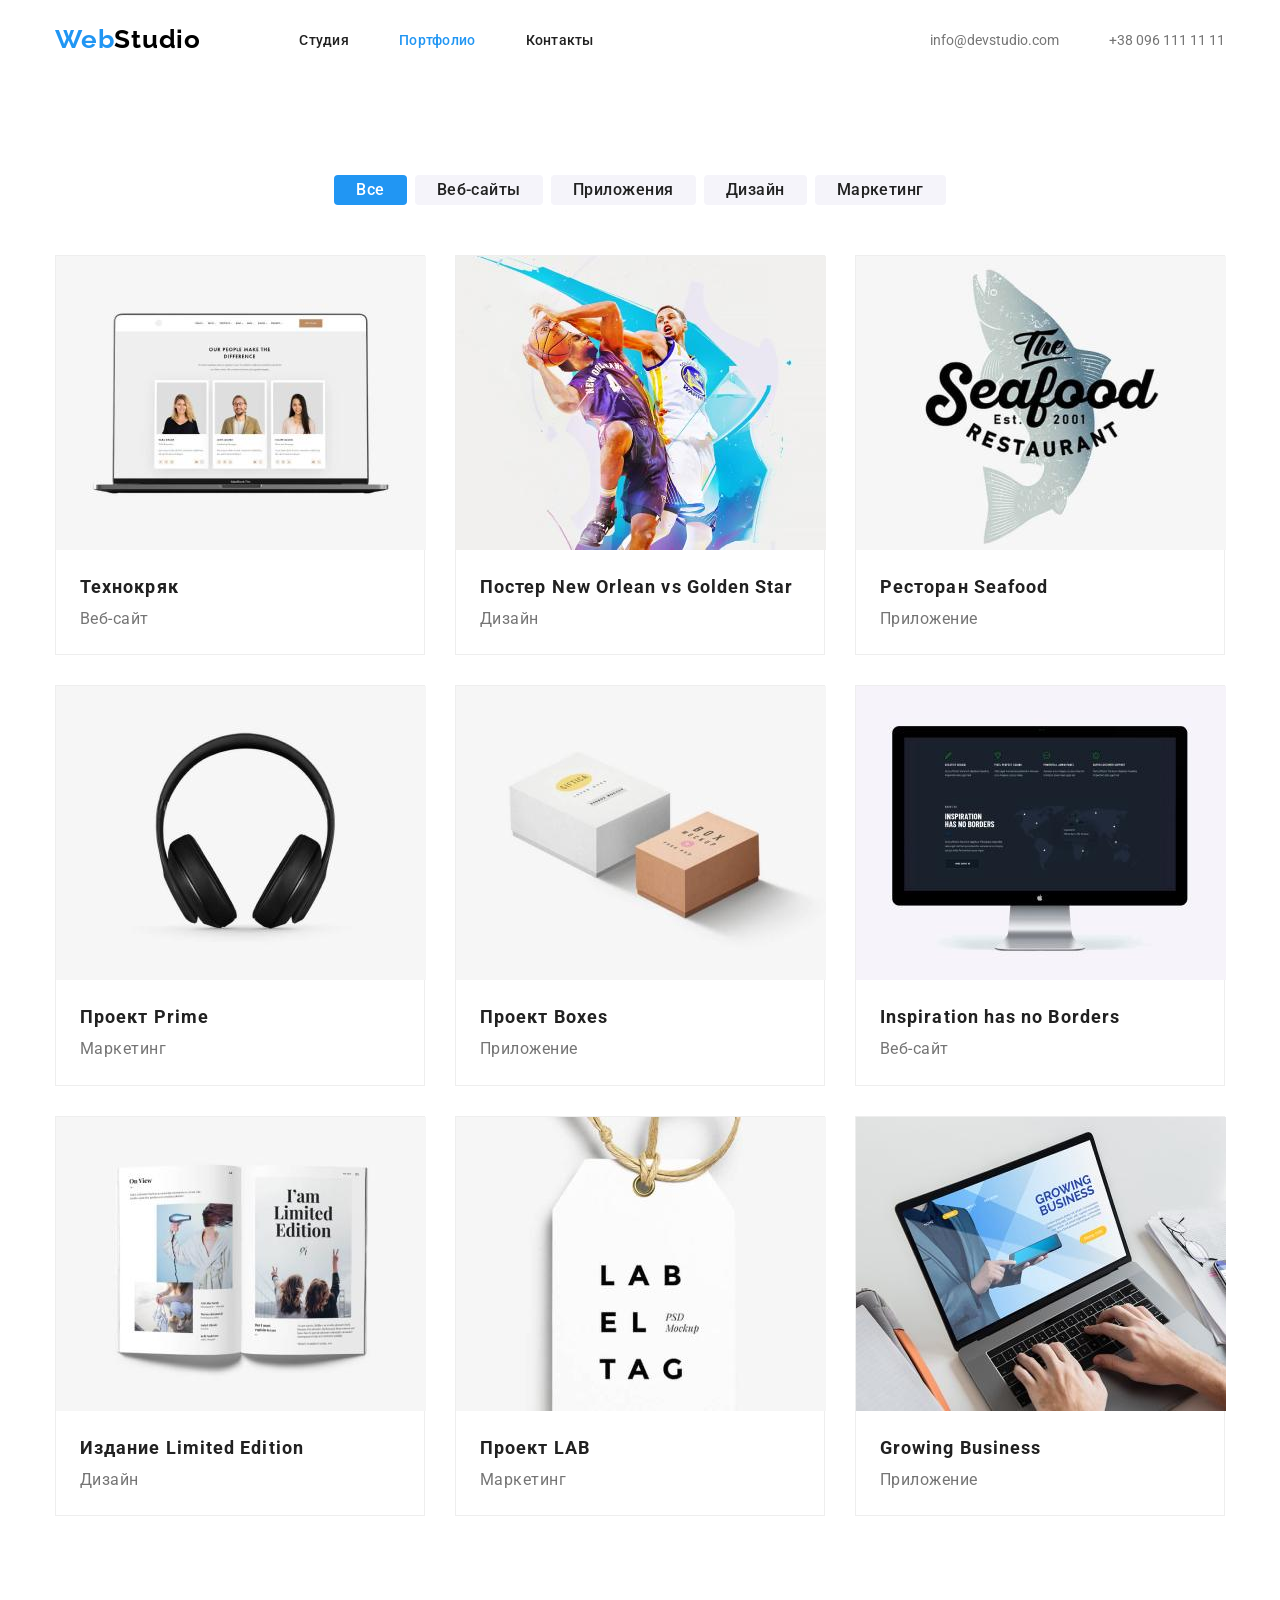
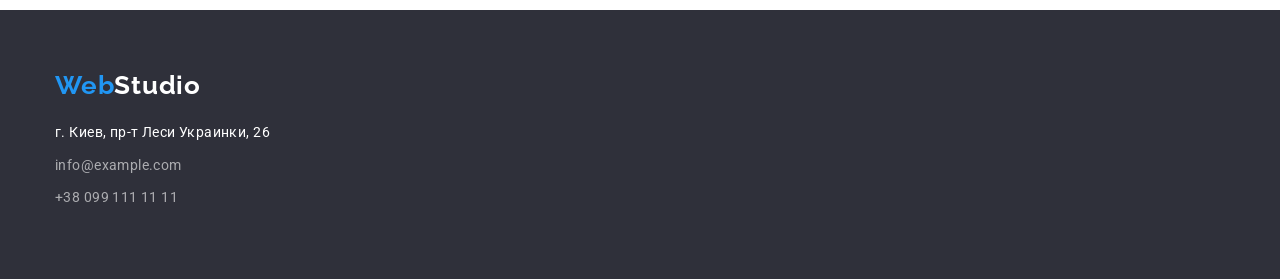
==== commit d31503a5: "2144" ====
--- a/portfolio.html
+++ b/portfolio.html
@@ -158,7 +158,9 @@
     <!-- -------------------------------------- нижнее меню ----------------------------- -->
     <footer class="footer">
       <div class="container">
-        <a href="#" class="logo">Web<span class="logo-footer">Studio</span></a>
+        <a href="#" class="logo bottom-logo"
+          >Web<span class="logo-footer">Studio</span></a
+        >
         <address class="our-contacts">
           <ul class="our-contacts-block">
             <li>
--- a/css/styles.css
+++ b/css/styles.css
@@ -22,23 +22,22 @@
 body {
     font-family: "Roboto", sans-serif;
     font-size: 14px;
-    text-align: center;
-}
-
-h2,
-h3 {
-    color: var(--primary-text-color);
-}
-
+}
+
+h1,
 h2 {
     color: var(--primary-text-color);
 }
 
-h3 {
+h1 {
+    color: var(--primary-text-color);
+}
+
+h2 {
     font-family: Roboto;
     font-style: normal;
     font-weight: 900;
-    line-height: 1, 14;
+    line-height: 1.14;
     letter-spacing: 0.03em;
 }
 
@@ -57,7 +56,8 @@
 }
 .container {
     width: 1200px;
-    margin-left: 215px;
+    padding: 0 15px;
+    margin: 0 auto;
 }
 
 .section {
@@ -65,7 +65,7 @@
     padding-top: 94px;
 }
 
-/* -------------------------------header---------------------------------------- */
+/* ------------------------Лого + меню---------------------- */
 .header {
     text-align: center;
     justify-content: space-between;
@@ -73,15 +73,16 @@
 
 .logo {
     font-family: "Raleway", sans-serif;
-    font-weight: 900px;
+    font-weight: 700;
     color: var(--accent-text-color);
     text-decoration: none;
     font-style: normal;
     font-size: 26px;
     letter-spacing: 0.03em;
-    font-style: 1.2em;
+    font-style: normal;
     padding-top: 24px;
     padding-bottom: 25px;
+    line-height: 1.2;
 }
 
 span {
@@ -90,8 +91,11 @@
 
 .nav {
     cursor: pointer;
-    padding-left: 93px;
+    margin-left: 93px;
     display: inline-block;
+    margin-right: 331px;
+    padding-top: 32px;
+    padding-bottom: 32px;
 }
 
 .menu {
@@ -100,7 +104,6 @@
 
 .menu-item {
     margin-right: 50px;
-    margin-top: 32px;
 }
 
 .menu-item:last-child {
@@ -115,7 +118,7 @@
     text-decoration: none;
     font-style: normal;
     font-size: 14px;
-    line-height: 16px;
+    line-height: 1.14;
     letter-spacing: 0.02em;
 }
 
@@ -128,11 +131,14 @@
 .contacts {
     display: flex;
     justify-content: right;
-}
-
-.contacts li {
-    margin-top: 32px;
-}
+    padding-top: 32px;
+    padding-bottom: 32px;
+}
+
+/* .contacts li {
+    padding-top: 32px;
+    padding-bottom: 32px;
+} */
 
 .contacts li:not(:last-child) {
     margin-right: 50px;
@@ -160,7 +166,7 @@
 
 .menu-btn {
     display: flex;
-    margin-bottom: 34px;
+    margin-bottom: 50px;
     justify-content: center;
 }
 
@@ -178,7 +184,7 @@
     text-align: center;
     border: 0;
     font-size: 16px;
-    line-height: 26px;
+    line-height: 1.14;
 }
 
 .btn:active,
@@ -200,35 +206,45 @@
 }
 /* -------------------------------Peculiarities------------------------------------- */
 
-.order {
+.hero {
     background: #2f303a;
     top: 80px;
     padding-bottom: 200px;
     padding-top: 200px;
     margin: 0 auto;
+    text-align: center;
 }
 
 .business {
+    width: 696px;
     font-weight: 900;
     letter-spacing: 0.06em;
     text-align: center;
     text-transform: uppercase;
-    padding-bottom: 30px;
-    line-height: 60px;
+    line-height: 1.36;
     font-size: 44px;
     color: var(--title-text-color);
     text-align: center;
-}
-
-/* ----------------------------order--------------------- */
+    margin: 0 auto;
+}
 
 .about-block {
-    margin-right: 20px;
+    width: 270px;
+    margin-right: 30px;
     text-align: left;
 }
 
-.about-block h3 {
+.about-block:last-child {
+    margin-right: 0;
+}
+
+.about-block h2 {
     text-transform: uppercase;
+    font-weight: 700;
+    line-height: 1.14;
+    letter-spacing: 0.03em;
+    font-size: 14px;
+    margin-bottom: 10px;
 }
 
 .btn-business {
@@ -240,17 +256,17 @@
     letter-spacing: 0.06em;
     font-weight: 900;
     font-size: 16px;
-    line-height: 1, 88;
+    line-height: 1.88;
     color: var(--title-text-color);
     border-radius: 4px;
     box-shadow: 0px 4px 4px var(--border-button-color);
     border: none;
     cursor: pointer;
+    margin-top: 30px;
 }
 
 .text {
-    margin-top: 10px;
-    line-height: 24px;
+    line-height: 1.7;
     letter-spacing: 0.03em;
     font-weight: 400;
     font-size: 14px;
@@ -261,11 +277,15 @@
 }
 
 /*------------------------------------ about us ----------------------------------*/
+.prew {
+    padding-top: 0;
+}
+
 .title-we-do {
     font-style: normal;
-    font-weight: bold;
+    font-weight: 700;
     font-size: 36px;
-    line-height: 42px;
+    line-height: 1.17;
     text-align: center;
     letter-spacing: 0.03em;
     text-transform: none;
@@ -273,16 +293,18 @@
 
 .we-do {
     display: flex;
-    justify-content: space-between;
 }
 
 .we-do-prew {
-    padding-top: 50px;
-    padding-left: 30px;
-}
-
-.we-do-prew:first-child {
-    padding-left: 0;
+    margin-top: 50px;
+    margin-right: 30px;
+    max-width: 100%;
+    max-height: auto;
+    display: block;
+}
+
+.we-do-prew:last-child {
+    margin-right: 0;
 }
 
 /* ------------------------------------Team------------------------- */
@@ -300,65 +322,71 @@
 .our-project {
     display: flex;
     flex-wrap: wrap;
-    justify-content: space-between;
-}
-
-.our-project .direction:nth-child(3n + 3) {
-    margin-right: 30px;
+    margin-right: -30px;
+    margin-bottom: -30px;
 }
 
 .direction {
+    width: calc(100% / 3 - 30px);
     text-align: left;
     border: 1px solid #eeeeee;
     padding-bottom: 20px;
     margin-bottom: 30px;
+    max-height: auto;
+    margin-right: 30px;
 }
 
 .name-block {
     font-size: 18px;
     font-weight: 700;
     letter-spacing: 0.06em;
-    color: var(--primary-text-color);
-    padding-top: 20px;
-    padding-bottom: 4px;
+    font-style: normal;
+    color: var(--primary-text-color);
+    margin-top: 20px;
     padding-left: 24px;
-    line-height: 36px;
+    line-height: 1.5;
 }
 
 .direction p {
     color: var(--header-text-color);
     font-size: 16px;
     padding-left: 24px;
-}
-
-/* --------------------------------------Команда -------------------------------- */
+    margin-top: 4px;
+    font-style: 16px;
+    letter-spacing: 0.03em;
+    font-weight: 400;
+    font-style: normal;
+    line-height: 1.88;
+}
+
+/* --------------------------Команда ----------------------- */
 
 .team {
     background-color: var(--backgriund-color);
 }
 
 .our-team {
-    padding-bottom: 50px;
-    font-style: normal;
-    font-weight: bold;
+    font-style: normal;
+    font-weight: 700;
     font-size: 36px;
-    line-height: 42px;
+    line-height: 1.17;
     text-align: center;
     letter-spacing: 0.03em;
 }
 
 .team-block {
     display: flex;
-    flex-wrap: wrap;
-    justify-content: space-between;
+    margin-top: 50px;
 }
 
 .employees {
     text-align: center;
-    margin-left: 30px;
     box-shadow: 0px 1px 3px rgba(0, 0, 0, 0.12), 0px 1px 1px rgba(0, 0, 0, 0.14), 0px 2px 1px rgba(0, 0, 0, 0.2);
     border-radius: 0px 0px 4px 4px;
     background-color: var(--title-text-color);
+    max-width: 100%;
+    max-height: auto;
+    margin-right: 30px;
 }
 
 .employees:last-child {
@@ -366,12 +394,20 @@
 }
 
 .employees-name {
-    padding-top: 30px;
+    margin-top: 30px;
+    font-weight: 500;
+    font-size: 16px;
+    line-height: 1.19;
+    letter-spacing: 0.03em;
 }
 
 .employees p {
     padding-top: 10px;
     padding-bottom: 30px;
+    font-weight: 400;
+    font-size: 16px;
+    line-height: 1.19;
+    letter-spacing: 0.03em;
 }
 
 /* ----------------------------------------footer--------------------------------- */
@@ -383,12 +419,16 @@
     padding-bottom: 60px;
 }
 
+.bottom-logo {
+    padding: 0;
+}
+
 .our-contacts {
     font-style: normal;
-    padding-top: 20px;
+    margin-top: 20px;
     font-weight: 400;
     font-size: 14px;
-    line-height: 24px;
+    line-height: 1.7;
     letter-spacing: 0.03em;
 }
 
@@ -403,7 +443,7 @@
 }
 
 .our-contacts-block li {
-    padding-bottom: 9px;
+    margin-bottom: 9px;
 }
 
 .e-mail,
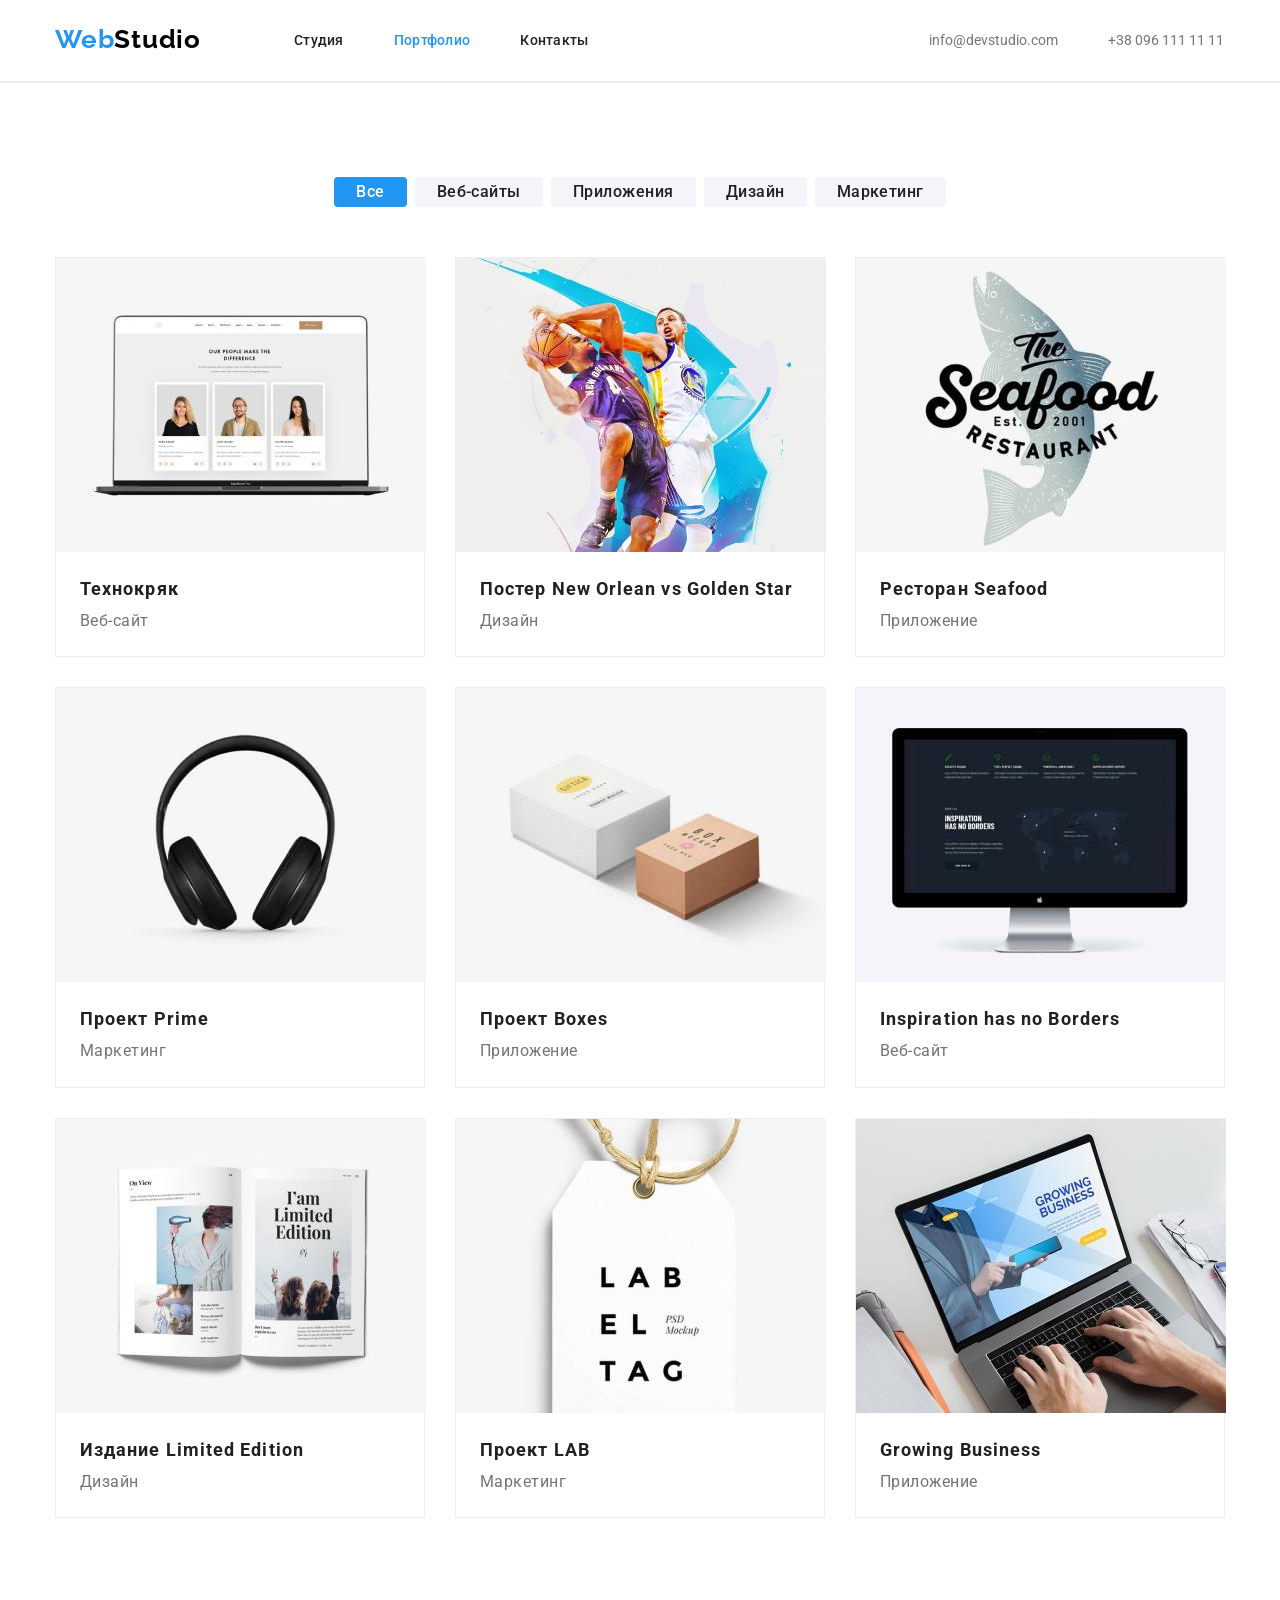
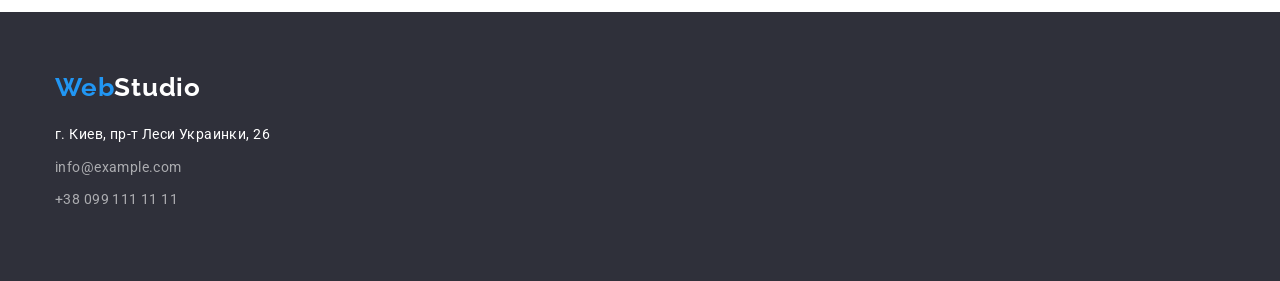
==== commit 8c73567c: "2027" ====
--- a/portfolio.html
+++ b/portfolio.html
@@ -40,6 +40,7 @@
       </ul>
     </header>
     <main>
+      <div class="line"></div>
       <!-- --------------------------- Фильтр ------------------------- -->
       <section class="sectoin">
         <div class="container">
--- a/css/styles.css
+++ b/css/styles.css
@@ -7,6 +7,9 @@
     --contact-text-color: rgba(255, 255, 255, 0.6);
     --backgriund-color: #f5f4fa;
     --border-button-color: rgba(0, 0, 0, 0.15);
+    --backgriund-color-footer: #2f303a;
+    --color-direction-border: #eeeeee;
+    --color-line: #ececec;
 }
 *,
 *::before,
@@ -45,12 +48,6 @@
     list-style: none;
 }
 
-.header {
-    color: var(--primary-text-color);
-    display: flex;
-    width: 1200px;
-}
-
 p {
     color: var(--header-text-color);
 }
@@ -67,8 +64,8 @@
 
 /* ------------------------Лого + меню---------------------- */
 .header {
-    text-align: center;
-    justify-content: space-between;
+    color: var(--primary-text-color);
+    display: flex;
 }
 
 .logo {
@@ -83,6 +80,7 @@
     padding-top: 24px;
     padding-bottom: 25px;
     line-height: 1.2;
+    margin-right: 93px;
 }
 
 span {
@@ -91,23 +89,25 @@
 
 .nav {
     cursor: pointer;
-    margin-left: 93px;
     display: inline-block;
-    margin-right: 331px;
+    margin-right: 340px;
+}
+
+.menu {
+    display: flex;
+}
+
+.menu-item {
+    margin-right: 50px;
+}
+
+.menu-item:last-child {
+    margin-right: 0;
+}
+
+.menu li {
     padding-top: 32px;
     padding-bottom: 32px;
-}
-
-.menu {
-    display: flex;
-}
-
-.menu-item {
-    margin-right: 50px;
-}
-
-.menu-item:last-child {
-    margin-right: 0;
 }
 
 .menu a {
@@ -130,15 +130,12 @@
 
 .contacts {
     display: flex;
-    justify-content: right;
+}
+
+.contacts li {
     padding-top: 32px;
     padding-bottom: 32px;
 }
-
-/* .contacts li {
-    padding-top: 32px;
-    padding-bottom: 32px;
-} */
 
 .contacts li:not(:last-child) {
     margin-right: 50px;
@@ -159,6 +156,11 @@
     color: var(--accent-text-color);
 }
 
+.line {
+    width: 1600px;
+    border: 1px solid var(--color-line);
+}
+
 /* -----------------------------------filter ------------------------------------- */
 .container {
     cursor: pointer;
@@ -175,7 +177,7 @@
 }
 
 .btn {
-    background: #f5f4fa;
+    background: var(--backgriund-color);
     color: var(--primary-text-color);
     letter-spacing: 0.03em;
     font-weight: 500;
@@ -191,14 +193,14 @@
 .btn:hover,
 .btn:focus {
     color: var(--title-text-color);
-    background: #2196f3;
+    background: var(--accent-text-color);
     box-shadow: 0px 3px 1px rgba(0, 0, 0, 0.1), 0px 1px 2px rgba(0, 0, 0, 0.08), 0px 2px 2px rgba(0, 0, 0, 0.12);
     border-radius: 4px;
 }
 
 .menu-btn .btn.current {
     color: var(--title-text-color);
-    background: #2196f3;
+    background: var(--accent-text-color);
 }
 .sectoin {
     padding-top: 94px;
@@ -207,7 +209,7 @@
 /* -------------------------------Peculiarities------------------------------------- */
 
 .hero {
-    background: #2f303a;
+    background: var(--backgriund-color-footer);
     top: 80px;
     padding-bottom: 200px;
     padding-top: 200px;
@@ -289,6 +291,7 @@
     text-align: center;
     letter-spacing: 0.03em;
     text-transform: none;
+    margin-bottom: 50px;
 }
 
 .we-do {
@@ -296,7 +299,6 @@
 }
 
 .we-do-prew {
-    margin-top: 50px;
     margin-right: 30px;
     max-width: 100%;
     max-height: auto;
@@ -309,7 +311,7 @@
 
 /* ------------------------------------Team------------------------- */
 .team {
-    background: #f5f4fa;
+    background: var(--backgriund-color);
 }
 
 .text {
@@ -329,7 +331,7 @@
 .direction {
     width: calc(100% / 3 - 30px);
     text-align: left;
-    border: 1px solid #eeeeee;
+    border: 1px solid var(--color-direction-border);
     padding-bottom: 20px;
     margin-bottom: 30px;
     max-height: auto;
@@ -379,6 +381,10 @@
     margin-top: 50px;
 }
 
+.employees img {
+    margin-bottom: 30px;
+}
+
 .employees {
     text-align: center;
     box-shadow: 0px 1px 3px rgba(0, 0, 0, 0.12), 0px 1px 1px rgba(0, 0, 0, 0.14), 0px 2px 1px rgba(0, 0, 0, 0.2);
@@ -387,6 +393,7 @@
     max-width: 100%;
     max-height: auto;
     margin-right: 30px;
+    padding-bottom: 30px;
 }
 
 .employees:last-child {
@@ -394,16 +401,15 @@
 }
 
 .employees-name {
-    margin-top: 30px;
     font-weight: 500;
     font-size: 16px;
     line-height: 1.19;
     letter-spacing: 0.03em;
+    margin-bottom: 10px;
 }
 
 .employees p {
     padding-top: 10px;
-    padding-bottom: 30px;
     font-weight: 400;
     font-size: 16px;
     line-height: 1.19;
@@ -413,7 +419,7 @@
 /* ----------------------------------------footer--------------------------------- */
 
 .footer {
-    background: #2f303a;
+    background: var(--backgriund-color-footer);
     text-align-last: left;
     padding-top: 60px;
     padding-bottom: 60px;
@@ -452,8 +458,8 @@
     text-decoration: none;
 }
 
-.our-contacts-link a:active,
-.our-contacts-link a:hover,
-.our-contacts-link a:focus {
+.our-contacts-block a:active,
+.our-contacts-block a:hover,
+.our-contacts-block a:focus {
     color: var(--accent-text-color);
 }
